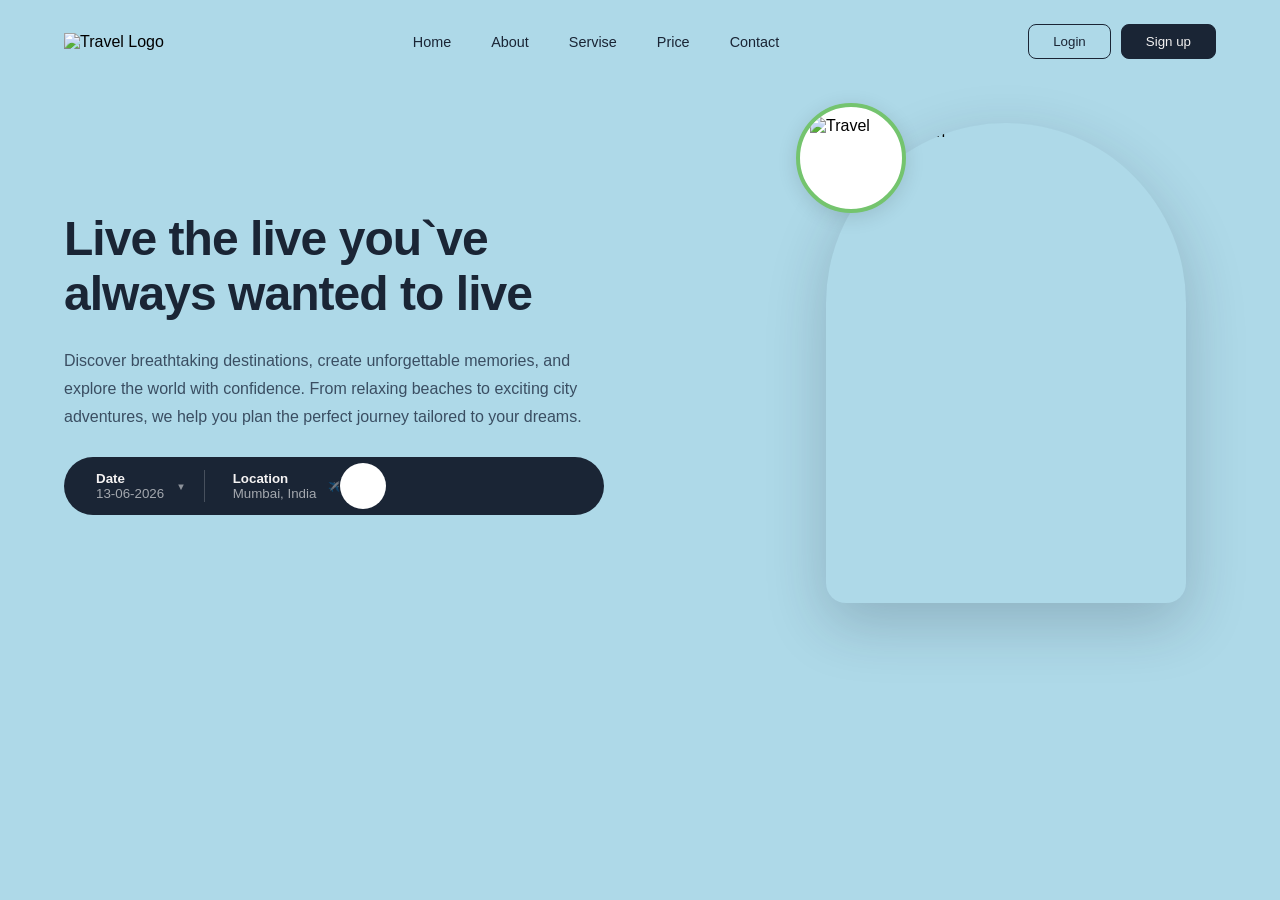
==== index.html @ 863d58ea "commit" ====
<!DOCTYPE html>
<html lang="en">
<head>
  <meta charset="UTF-8" />
  <meta name="viewport" content="width=device-width, initial-scale=1.0"/>
  <title>Travel</title>
  <link rel="stylesheet" href="style.css"/>
</head>
<body>

  <header class="header">
    <p class="header__logo">
      <img src="logo_velto_2version 1.png" alt="Travel Logo">
    </p>
    <nav class="header__nav">
      <a href="#">Home</a>
      <a href="#">About</a>
      <a href="#">Servise</a>
      <a href="#">Price</a>
      <a href="#">Contact</a>
    </nav>
    <div class="header__btns">
      <button class="btn-login">Login</button>
      <button class="btn-signup">Sign up</button>
    </div>
  </header>

  <main class="hero">

    <div class="hero__left">
      <h1 class="hero__title">Live the live you`ve<br>always wanted to live</h1>
      <p class="hero__desc">
        Discover breathtaking destinations, create unforgettable memories, and explore the world with confidence. From relaxing beaches to exciting city adventures, we help you plan the perfect journey tailored to your dreams.
      </p>

      <div class="search">
        <button class="search__field" data-modal-open="date">
          <span class="search__icon"></span>
          <span class="search__info">
            <span class="search__label">Date</span>
            <span class="search__value" id="date-display">13-06-2026</span>
          </span>
          <span class="search__arrow">&#9660;</span>
        </button>

        <span class="search__divider"></span>

        <button class="search__field" data-modal-open="location">
          <span class="search__icon"></span>
          <span class="search__info">
            <span class="search__label">Location</span>
            <span class="search__value" id="location-display">Mumbai, India</span>
          </span>
          <span class="search__arrow">✈️</span>
        </button>

        <button class="search__btn"></button>
      </div>
    </div>

    <div class="hero__right">
      <div class="hero__arch">
        <img src="woman1.webp" alt="Travel Woman">
      </div>

      <div class="hero__badge">
        <img src="4-2.png" alt="Travel">
      </div>
    </div>

  </main>

  <div class="backdrop is-hidden" data-modal="date">
    <div class="modal">
      <button class="btn-close" data-modal-close="date"></button>
      <div class="modal__content">
        <h2>Виберіть дату</h2>
        <p>Оберіть дату подорожі</p>
        <input type="date" id="date-input" class="modal__input" />
        <button class="modal__btn" id="date-confirm">Підтвердити</button>
      </div>
    </div>
  </div>

  <div class="backdrop is-hidden" data-modal="location">
    <div class="modal">
      <button class="btn-close" data-modal-close="location"></button>
      <div class="modal__content">
        <h2>Виберіть локацію</h2>
        <p>Куди хочете поїхати?</p>
        <input type="text" id="location-input" class="modal__input" placeholder="Місто, Країна" />
        <button class="modal__btn" id="location-confirm">Підтвердити</button>
      </div>
    </div>
  </div>

  <script src="app.js"></script>
</body>
</html>
---- style.css ----
* {
  box-sizing: border-box;
  margin: 0;
  padding: 0;
}

body {
  font-family: 'Inter', sans-serif;
  background-color: #aed9e8;
  min-height: 100vh;
  overflow-x: hidden;
  background-image: url("Earth.png");
  background-size: cover;
  background-position: center;
  background-attachment: fixed;
}

body.no-scroll {
  overflow: hidden;
}
.header {
  display: flex;
  align-items: center;
  justify-content: space-between;
  padding: 24px 64px;
}

.header__logo img {
  height: 36px;
}

.header__nav {
  display: flex;
  gap: 40px;
}

.header__nav a {
  text-decoration: none;
  font-size: 0.9rem;
  color: #1a2535;
  transition: opacity 0.2s;
}

.header__nav a:hover {
  opacity: 0.55;
}

.header__btns {
  display: flex;
  gap: 10px;
}

.btn-login {
  padding: 9px 24px;
  font-family: 'Inter', sans-serif;
  color: #1a2535;
  background: transparent;
  border: 1.5px solid #1a2535;
  border-radius: 8px;
  cursor: pointer;
  transition:0.2s, color 0.2s;
}

.btn-login:hover {
  background: #1a2535;
  color: #fff;
}

.btn-signup {
  padding: 9px 24px;
  font-family: 'Inter', sans-serif;
  color: #f2f1f1;
  background: #1a2535;
  border: 1.5px solid #1a2535;
  border-radius: 8px;
  cursor: pointer;
  transition: opacity 0.2s;
}

.btn-signup:hover {
  opacity: 0.80;
}

/* ── HERO ── */

.hero {
  display: flex;
  align-items: center;
  justify-content: space-between;
  padding: 20px 64px 60px;
  gap: 40px;
}

.hero__left {
  display: flex;
  flex-direction: column;
  gap: 26px;
  max-width: 540px;
}

.hero__title {
  font-size: 3rem;
  font-weight: 800;
  line-height: 1.15;
  color: #1a2535;
  letter-spacing: -0.02em;
}

.hero__desc {
  line-height: 1.75;
  color: #3a4e62;
}
.search {
  display: inline-flex;
  align-items: center;
  background: #1a2535;
  border-radius: 50px;
  padding: 6px 6px 6px 22px;
}

.search__field {
  display: flex;
  align-items: center;
  gap: 10px;
  background: none;
  border: none;
  cursor: pointer;
  color: #fff;
  padding: 8px 0;
}

.search__icon {
  opacity: 0.7;
}

.search__info {
  display: flex;
  flex-direction: column;
  text-align: left;
}

.search__label {
  font-weight: 600;
  color: #f5f3f3;
}

.search__value {
  color: rgba(255, 255, 255, 0.6);
}

.search__arrow {
  font-size: 0.6rem;
  color: rgba(255, 255, 255, 0.5);
  margin-left: 2px;
}

.search__divider {
  display: block;
  width: 1px;
  height: 32px;
  background: rgba(255, 255, 255, 0.2);
  margin: 0 18px;
}

.search__btn {
  width: 46px;
  height: 46px;
  border-radius: 50%;
  background: #fff;
  border: none;
  cursor: pointer;
  font-size: 1rem;
  display: flex;
  align-items: center;
  justify-content: center;
  transition: transform 0.15s;
}

.search__btn:hover {
  transform: scale(1.07);
}
.hero__right {
  position: relative;
  width: 420px;
  height: 520px;
  display: flex;
  align-items: center;
  justify-content: center;
  flex-shrink: 0;
}
.hero__arch {
  width: 360px;
  height: 480px;
  border-radius: 180px 180px 20px 20px;
  overflow: hidden;
  position: relative;
  box-shadow: 0 20px 60px rgba(26, 37, 53, 0.22);
}
.hero__arch img {
  width: 100%;
  height: 100%;
  object-fit: cover;
  object-position: center top;
  display: block;
}
.hero__badge {
  position: absolute;
  top: 0px;
  left: 0px;
  width: 110px;
  height: 110px;
  border-radius: 50%;
  background: #fff;
  border: 4px solid #74c46e;
  display: flex;
  align-items: center;
  justify-content: center;
  box-shadow: 0 4px 20px rgba(0, 0, 0, 0.12);
  z-index: 10;
  padding: 10px;
  overflow: hidden;
}

.hero__badge img {
  width: 100%;
  height: 100%;
  object-fit: contain;
}
.backdrop {
  position: fixed;
  top: 0;
  left: 0;
  width: 100%;
  height: 100%;
  background-color: rgba(15, 214, 249, 0.5);
  z-index: 100;
}
.backdrop.is-hidden {
  opacity: 0;
  visibility: hidden;
  pointer-events: none;
}
.modal {
  position: absolute;
  top: 50%;
  left: 50%;
  transform: translate(-50%, -50%);
  min-width: 400px;
  min-height: 200px;
  padding: 24px;
  background-color: #f2f2f2;
  border-radius: 8px;
  box-shadow: 0 4px 24px rgba(0, 0, 0, 0.2);
  color: rgb(193, 225, 234);
}

.modal__content {
  display: flex;
  justify-content: center;
  flex-direction: column;
  align-items: center;
}

.btn-close {
  position: absolute;
  top: 12px;
  right: 14px;
  background: none;
  border: none;
  font-size: 1rem;
  cursor: pointer;
  color: #333;
}

.modal__input {
  margin: 14px 0;
  padding: 8px 14px;
  border-radius: 6px;
  border: 1px solid #ccc;
  font-size: 0.9rem;
  width: 100%;
}

.modal__btn {
  background-color: aqua;
  border: none;
  padding: 8px 22px;
  border-radius: 4px;
  cursor: pointer;
  font-size: 0.9rem;
}
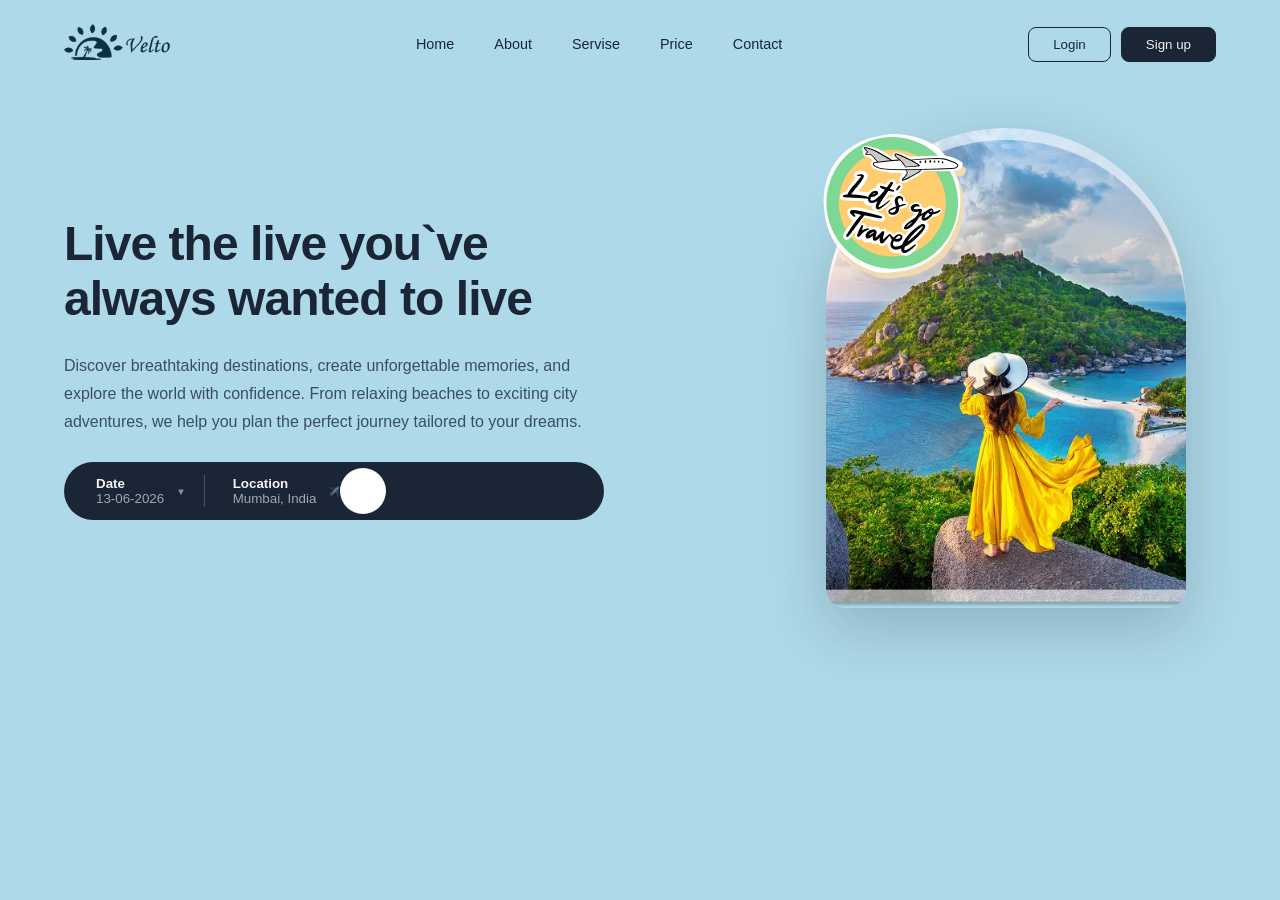
==== commit 634e490b: "commit" ====
--- a/index.html
+++ b/index.html
@@ -10,7 +10,7 @@
 
   <header class="header">
     <p class="header__logo">
-      <img src="logo_velto_2version 1.png" alt="Travel Logo">
+      <img src="images/logo_velto_2version 1.png" alt="Travel Logo">
     </p>
     <nav class="header__nav">
       <a href="#">Home</a>
@@ -60,11 +60,11 @@
 
     <div class="hero__right">
       <div class="hero__arch">
-        <img src="woman1.webp" alt="Travel Woman">
+        <img src="images/woman1.webp" alt="Travel Woman">
       </div>
 
       <div class="hero__badge">
-        <img src="4-2.png" alt="Travel">
+        <img src="images/4-2.png" alt="Travel">
       </div>
     </div>
 
--- a/style.css
+++ b/style.css
@@ -15,9 +15,6 @@
   background-attachment: fixed;
 }
 
-body.no-scroll {
-  overflow: hidden;
-}
 .header {
   display: flex;
   align-items: center;
@@ -81,8 +78,6 @@
   opacity: 0.80;
 }
 
-/* ── HERO ── */
-
 .hero {
   display: flex;
   align-items: center;
@@ -207,32 +202,21 @@
   position: absolute;
   top: 0px;
   left: 0px;
-  width: 110px;
-  height: 110px;
-  border-radius: 50%;
-  background: #fff;
-  border: 4px solid #74c46e;
-  display: flex;
-  align-items: center;
-  justify-content: center;
-  box-shadow: 0 4px 20px rgba(0, 0, 0, 0.12);
+  display: flex;
+  align-items: center;
+  justify-content: center;
   z-index: 10;
   padding: 10px;
   overflow: hidden;
 }
 
-.hero__badge img {
-  width: 100%;
-  height: 100%;
-  object-fit: contain;
-}
 .backdrop {
   position: fixed;
   top: 0;
   left: 0;
   width: 100%;
   height: 100%;
-  background-color: rgba(15, 214, 249, 0.5);
+  background-color: rgba(37, 37, 37, 0.5);
   z-index: 100;
 }
 .backdrop.is-hidden {
@@ -280,12 +264,20 @@
   font-size: 0.9rem;
   width: 100%;
 }
-
 .modal__btn {
-  background-color: aqua;
-  border: none;
-  padding: 8px 22px;
-  border-radius: 4px;
-  cursor: pointer;
-  font-size: 0.9rem;
+padding: 10px 20px;
+border: none;
+background-color: rgb(66, 65, 65);
+color: white;
+cursor: pointer;
+border-radius: 6px;
+transition: all 0.25s ease;
+}
+.modal__btn:hover {
+background-color: #6c6c6c;
+transform: translateY(-2px);
+box-shadow: 0 6px 12px rgba(0, 0, 0, 0.15);
+}
+button:active {
+transform: translateY(0);
 }
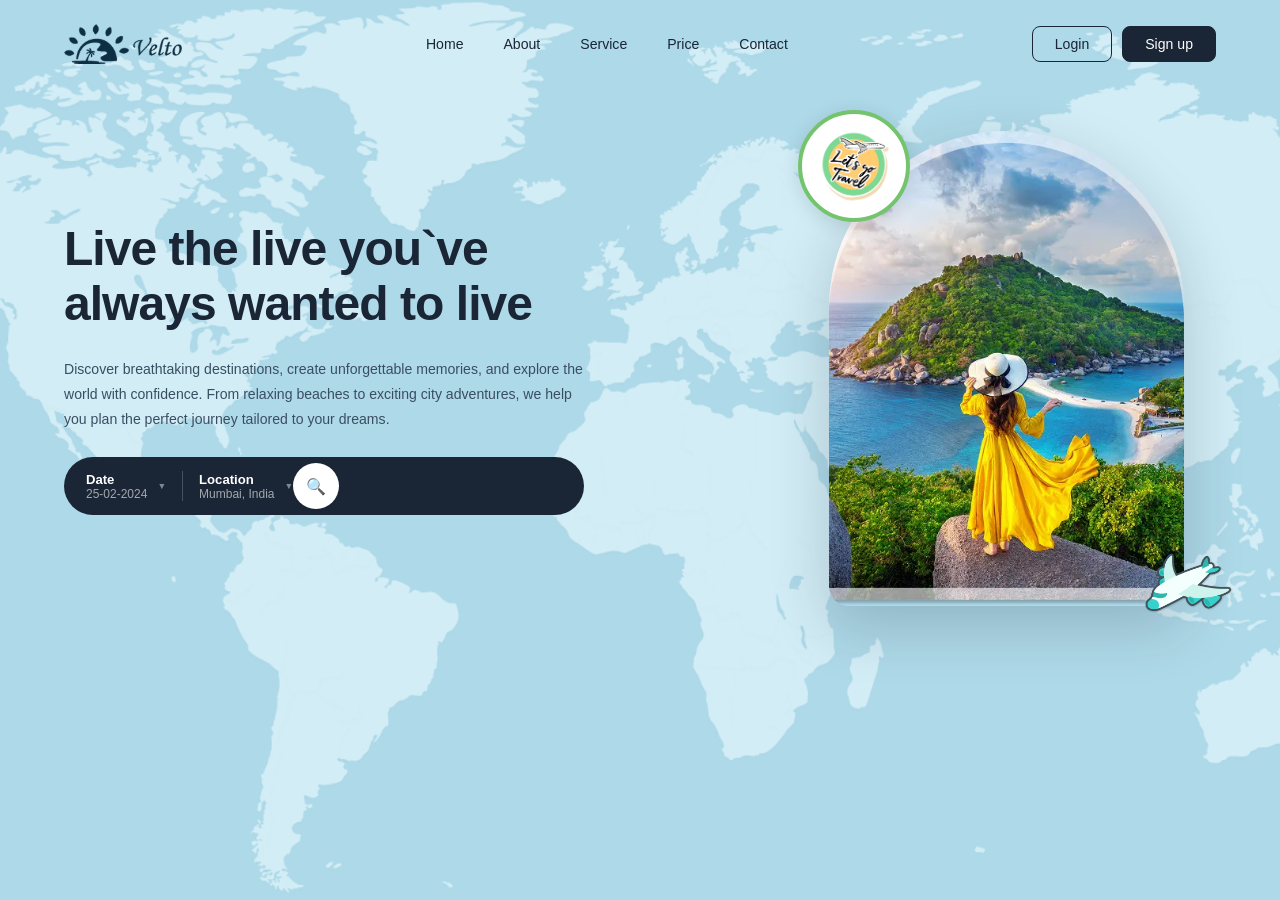
==== commit 74720b74: "commit" ====
--- a/index.html
+++ b/index.html
@@ -9,36 +9,36 @@
 <body>
 
   <header class="header">
-    <p class="header__logo">
-      <img src="images/logo_velto_2version 1.png" alt="Travel Logo">
-    </p>
+    <div class="header__logo">
+      <img src="images/logo_velto_2version 1.png" alt="logo">
+    </div>
     <nav class="header__nav">
       <a href="#">Home</a>
       <a href="#">About</a>
-      <a href="#">Servise</a>
+      <a href="#">Service</a>
       <a href="#">Price</a>
       <a href="#">Contact</a>
     </nav>
     <div class="header__btns">
-      <button class="btn-login">Login</button>
-      <button class="btn-signup">Sign up</button>
+      <button class="btn-outline" data-modal-open="login">Login</button>
+      <button class="btn-dark" data-modal-open="signup">Sign up</button>
     </div>
   </header>
 
-  <main class="hero">
-
+  <section class="hero">
     <div class="hero__left">
       <h1 class="hero__title">Live the live you`ve<br>always wanted to live</h1>
       <p class="hero__desc">
-        Discover breathtaking destinations, create unforgettable memories, and explore the world with confidence. From relaxing beaches to exciting city adventures, we help you plan the perfect journey tailored to your dreams.
+        Discover breathtaking destinations, create unforgettable memories, and
+        explore the world with confidence. From relaxing beaches to exciting city
+        adventures, we help you plan the perfect journey tailored to your dreams.
       </p>
 
       <div class="search">
         <button class="search__field" data-modal-open="date">
-          <span class="search__icon"></span>
           <span class="search__info">
             <span class="search__label">Date</span>
-            <span class="search__value" id="date-display">13-06-2026</span>
+            <span class="search__value" id="date-display">25-02-2024</span>
           </span>
           <span class="search__arrow">&#9660;</span>
         </button>
@@ -46,33 +46,35 @@
         <span class="search__divider"></span>
 
         <button class="search__field" data-modal-open="location">
-          <span class="search__icon"></span>
           <span class="search__info">
             <span class="search__label">Location</span>
             <span class="search__value" id="location-display">Mumbai, India</span>
           </span>
-          <span class="search__arrow">✈️</span>
+          <span class="search__arrow">&#9660;</span>
         </button>
 
-        <button class="search__btn"></button>
+        <button class="search__btn">&#128269;</button>
       </div>
     </div>
 
     <div class="hero__right">
       <div class="hero__arch">
-        <img src="images/woman1.webp" alt="Travel Woman">
+        <img src="images/woman1.webp" alt="woman">
       </div>
 
       <div class="hero__badge">
-        <img src="images/4-2.png" alt="Travel">
+        <img src="images/4-2.png" alt="badge">
+      </div>
+
+      <div class="hero__plane">
+        <img src="images/Group.png" alt="plane">
       </div>
     </div>
-
-  </main>
+  </section>
 
   <div class="backdrop is-hidden" data-modal="date">
     <div class="modal">
-      <button class="btn-close" data-modal-close="date"></button>
+      <button class="btn-close" data-modal-close="date">&#10005;</button>
       <div class="modal__content">
         <h2>Виберіть дату</h2>
         <p>Оберіть дату подорожі</p>
@@ -84,7 +86,7 @@
 
   <div class="backdrop is-hidden" data-modal="location">
     <div class="modal">
-      <button class="btn-close" data-modal-close="location"></button>
+      <button class="btn-close" data-modal-close="location">&#10005;</button>
       <div class="modal__content">
         <h2>Виберіть локацію</h2>
         <p>Куди хочете поїхати?</p>
@@ -94,6 +96,31 @@
     </div>
   </div>
 
+  <div class="backdrop is-hidden" data-modal="login">
+    <div class="modal modal--auth">
+      <button class="btn-close" data-modal-close="login">&#10005;</button>
+      <div class="modal__content">
+        <h2 class="modal__heading">Login</h2>
+        <input type="email" class="modal__input" placeholder="Enter your email" />
+        <input type="password" class="modal__input" placeholder="Password" />
+        <button class="modal__btn modal__btn--dark">Login</button>
+      </div>
+    </div>
+  </div>
+
+  <div class="backdrop is-hidden" data-modal="signup">
+    <div class="modal modal--auth">
+      <button class="btn-close" data-modal-close="signup">&#10005;</button>
+      <div class="modal__content">
+        <h2 class="modal__heading">Sign up</h2>
+        <input type="email" class="modal__input" placeholder="Enter your email" />
+        <input type="password" class="modal__input" placeholder="Password" />
+        <input type="password" class="modal__input" placeholder="Create Password" />
+        <button class="modal__btn modal__btn--dark">Sign up</button>
+      </div>
+    </div>
+  </div>
+
   <script src="app.js"></script>
 </body>
 </html>
--- a/style.css
+++ b/style.css
@@ -9,64 +9,45 @@
   background-color: #aed9e8;
   min-height: 100vh;
   overflow-x: hidden;
-  background-image: url("Earth.png");
+  background-image: url("images/Earth.png");
   background-size: cover;
   background-position: center;
-  background-attachment: fixed;
-}
-
-.header {
-  display: flex;
-  align-items: center;
-  justify-content: space-between;
-  padding: 24px 64px;
-}
-
-.header__logo img {
-  height: 36px;
-}
-
-.header__nav {
-  display: flex;
-  gap: 40px;
-}
-
-.header__nav a {
-  text-decoration: none;
-  font-size: 0.9rem;
-  color: #1a2535;
-  transition: opacity 0.2s;
-}
-
-.header__nav a:hover {
-  opacity: 0.55;
-}
-
-.header__btns {
-  display: flex;
-  gap: 10px;
-}
-
-.btn-login {
-  padding: 9px 24px;
-  font-family: 'Inter', sans-serif;
+}
+
+body.no-scroll {
+  overflow: hidden;
+}
+
+.section-label {
+  font-size: 0.72rem;
+  font-weight: 600;
+  letter-spacing: 0.1em;
+  color: #3a8fa3;
+  margin-bottom: 10px;
+}
+
+.btn-outline {
+  padding: 9px 22px;
+  font-family: 'Inter', sans-serif;
+  font-size: 0.88rem;
   color: #1a2535;
   background: transparent;
   border: 1.5px solid #1a2535;
   border-radius: 8px;
   cursor: pointer;
-  transition:0.2s, color 0.2s;
-}
-
-.btn-login:hover {
+  transition: background 0.2s, color 0.2s;
+}
+
+.btn-outline:hover {
   background: #1a2535;
   color: #fff;
 }
 
-.btn-signup {
-  padding: 9px 24px;
-  font-family: 'Inter', sans-serif;
-  color: #f2f1f1;
+.btn-dark {
+  padding: 9px 22px;
+  font-family: 'Inter', sans-serif;
+  font-size: 0.88rem;
+  color: #fff;
   background: #1a2535;
   border: 1.5px solid #1a2535;
   border-radius: 8px;
@@ -74,15 +55,50 @@
   transition: opacity 0.2s;
 }
 
-.btn-signup:hover {
-  opacity: 0.80;
-}
+.btn-dark:hover {
+  opacity: 0.82;
+}
+
+.header {
+  display: flex;
+  align-items: center;
+  justify-content: space-between;
+  padding: 24px 64px;
+}
+
+.header__logo img {
+  height: 40px;
+  object-fit: contain;
+  display: block;
+}
+
+.header__nav {
+  display: flex;
+  gap: 40px;
+}
+
+.header__nav a {
+  text-decoration: none;
+  font-size: 0.88rem;
+  color: #1a2535;
+  transition: opacity 0.2s;
+}
+
+.header__nav a:hover {
+  opacity: 0.55;
+}
+
+.header__btns {
+  display: flex;
+  gap: 10px;
+}
+
 
 .hero {
   display: flex;
   align-items: center;
   justify-content: space-between;
-  padding: 20px 64px 60px;
+  padding: 20px 64px 80px;
   gap: 40px;
 }
 
@@ -90,7 +106,7 @@
   display: flex;
   flex-direction: column;
   gap: 26px;
-  max-width: 540px;
+  max-width: 520px;
 }
 
 .hero__title {
@@ -102,6 +118,7 @@
 }
 
 .hero__desc {
+  font-size: 0.88rem;
   line-height: 1.75;
   color: #3a4e62;
 }
@@ -116,7 +133,7 @@
 .search__field {
   display: flex;
   align-items: center;
-  gap: 10px;
+  gap: 8px;
   background: none;
   border: none;
   cursor: pointer;
@@ -124,10 +141,6 @@
   padding: 8px 0;
 }
 
-.search__icon {
-  opacity: 0.7;
-}
-
 .search__info {
   display: flex;
   flex-direction: column;
@@ -135,26 +148,28 @@
 }
 
 .search__label {
+  font-size: 0.82rem;
   font-weight: 600;
-  color: #f5f3f3;
+  color: #fff;
 }
 
 .search__value {
+  font-size: 0.75rem;
   color: rgba(255, 255, 255, 0.6);
 }
 
 .search__arrow {
-  font-size: 0.6rem;
-  color: rgba(255, 255, 255, 0.5);
+  font-size: 0.55rem;
+  color: rgba(255, 255, 255, 0.45);
   margin-left: 2px;
 }
 
 .search__divider {
   display: block;
   width: 1px;
-  height: 32px;
+  height: 30px;
   background: rgba(255, 255, 255, 0.2);
-  margin: 0 18px;
+  margin: 0 16px;
 }
 
 .search__btn {
@@ -164,10 +179,10 @@
   background: #fff;
   border: none;
   cursor: pointer;
+  display: flex;
+  align-items: center;
+  justify-content: center;
   font-size: 1rem;
-  display: flex;
-  align-items: center;
-  justify-content: center;
   transition: transform 0.15s;
 }
 
@@ -183,14 +198,15 @@
   justify-content: center;
   flex-shrink: 0;
 }
+
 .hero__arch {
-  width: 360px;
-  height: 480px;
+  width: 355px;
+  height: 475px;
   border-radius: 180px 180px 20px 20px;
   overflow: hidden;
-  position: relative;
-  box-shadow: 0 20px 60px rgba(26, 37, 53, 0.22);
-}
+  box-shadow: 0 20px 60px rgba(26, 37, 53, 0.2);
+}
+
 .hero__arch img {
   width: 100%;
   height: 100%;
@@ -198,51 +214,87 @@
   object-position: center top;
   display: block;
 }
+
 .hero__badge {
   position: absolute;
-  top: 0px;
-  left: 0px;
+  top: 2px;
+  left: 2px;
+  width: 112px;
+  height: 112px;
+  border-radius: 50%;
+  background: #fff;
+  border: 4px solid #74c46e;
   display: flex;
   align-items: center;
   justify-content: center;
+  box-shadow: 0 4px 20px rgba(0, 0, 0, 0.12);
   z-index: 10;
+  overflow: hidden;
   padding: 10px;
-  overflow: hidden;
-}
-
+}
+
+.hero__badge img {
+  width: 100%;
+  height: 100%;
+  object-fit: contain;
+  display: block;
+}
+
+.hero__plane {
+  position: absolute;
+  bottom: 14px;
+  right: -18px;
+  z-index: 10;
+}
+
+.hero__plane img {
+  width: 90px;
+  object-fit: contain;
+  display: block;
+}
 .backdrop {
   position: fixed;
   top: 0;
   left: 0;
   width: 100%;
   height: 100%;
-  background-color: rgba(37, 37, 37, 0.5);
+  background-color: rgba(15, 214, 249, 0.5);
   z-index: 100;
 }
+
 .backdrop.is-hidden {
   opacity: 0;
   visibility: hidden;
   pointer-events: none;
 }
+
 .modal {
   position: absolute;
   top: 50%;
   left: 50%;
   transform: translate(-50%, -50%);
   min-width: 400px;
-  min-height: 200px;
-  padding: 24px;
+  padding: 32px 28px 28px;
   background-color: #f2f2f2;
   border-radius: 8px;
   box-shadow: 0 4px 24px rgba(0, 0, 0, 0.2);
-  color: rgb(193, 225, 234);
+}
+
+.modal--auth {
+  min-width: 340px;
 }
 
 .modal__content {
   display: flex;
-  justify-content: center;
   flex-direction: column;
   align-items: center;
+}
+
+.modal__heading {
+  font-size: 1.4rem;
+  font-weight: 700;
+  color: #1a2535;
+  margin-bottom: 18px;
 }
 
 .btn-close {
@@ -257,27 +309,33 @@
 }
 
 .modal__input {
-  margin: 14px 0;
-  padding: 8px 14px;
+  margin-bottom: 12px;
+  padding: 10px 14px;
   border-radius: 6px;
   border: 1px solid #ccc;
   font-size: 0.9rem;
-  width: 100%;
-}
+  font-family: 'Inter', sans-serif;
+  width: 100%;
+}
+
 .modal__btn {
-padding: 10px 20px;
-border: none;
-background-color: rgb(66, 65, 65);
-color: white;
-cursor: pointer;
-border-radius: 6px;
-transition: all 0.25s ease;
-}
+  width: 100%;
+  margin-top: 4px;
+  padding: 10px;
+  border: none;
+  border-radius: 6px;
+  font-family: 'Inter', sans-serif;
+  font-size: 0.9rem;
+  cursor: pointer;
+  background-color: aqua;
+  transition: opacity 0.2s;
+}
+
 .modal__btn:hover {
-background-color: #6c6c6c;
-transform: translateY(-2px);
-box-shadow: 0 6px 12px rgba(0, 0, 0, 0.15);
-}
-button:active {
-transform: translateY(0);
+  opacity: 0.82;
+}
+
+.modal__btn--dark {
+  background: #1a2535;
+  color: #fff;
 }
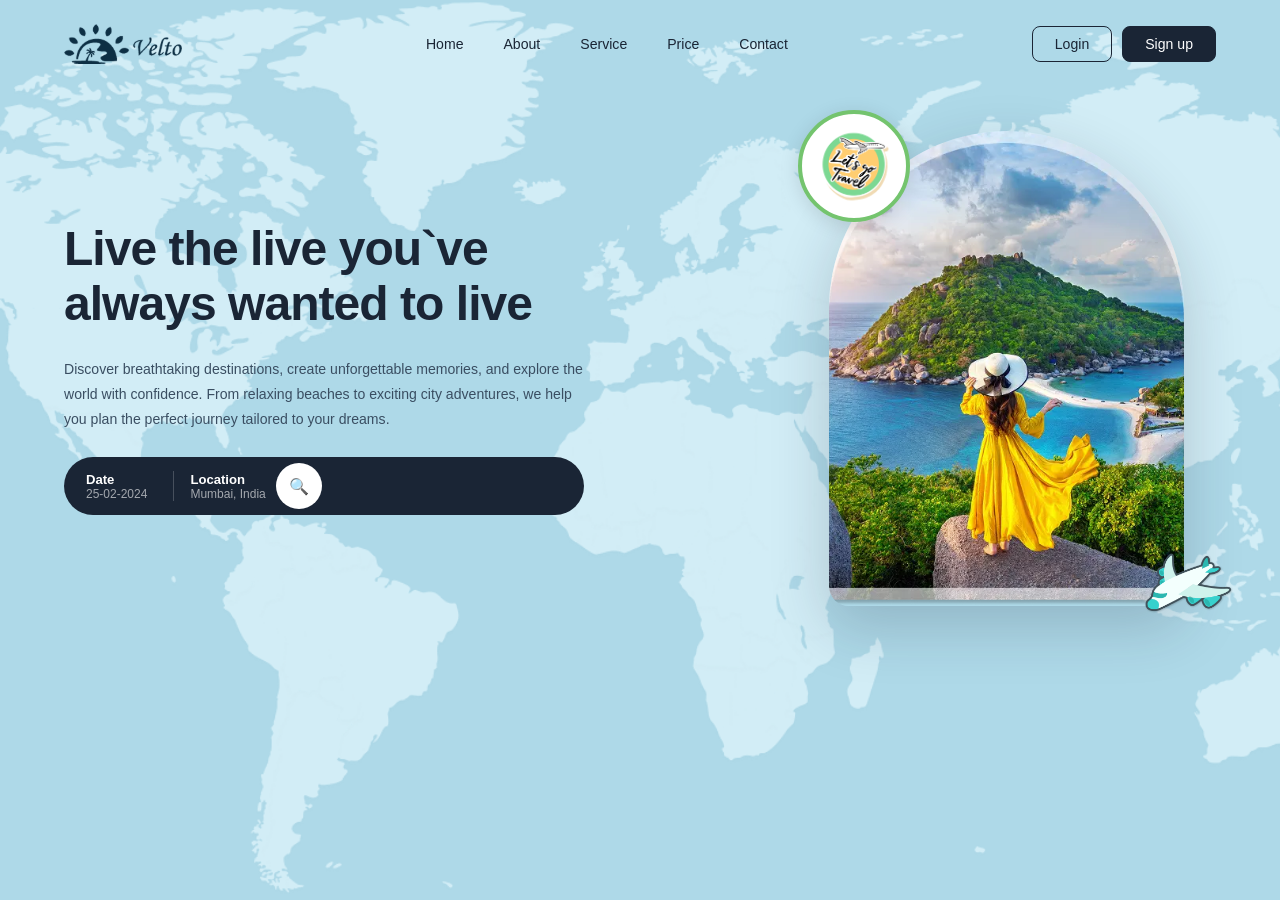
==== commit 671b45ef: "commit" ====
--- a/index.html
+++ b/index.html
@@ -40,7 +40,7 @@
             <span class="search__label">Date</span>
             <span class="search__value" id="date-display">25-02-2024</span>
           </span>
-          <span class="search__arrow">&#9660;</span>
+          <span class="search__arrow"></span>
         </button>
 
         <span class="search__divider"></span>
@@ -50,10 +50,10 @@
             <span class="search__label">Location</span>
             <span class="search__value" id="location-display">Mumbai, India</span>
           </span>
-          <span class="search__arrow">&#9660;</span>
+          <span class="search__arrow"></span>
         </button>
 
-        <button class="search__btn">&#128269;</button>
+        <button class="search__btn">🔍</button>
       </div>
     </div>
 
@@ -73,8 +73,8 @@
   </section>
 
   <div class="backdrop is-hidden" data-modal="date">
-    <div class="modal">
-      <button class="btn-close" data-modal-close="date">&#10005;</button>
+      <div class="modal">
+        <button class="btn-close" data-modal-close="date">✕</button>
       <div class="modal__content">
         <h2>Виберіть дату</h2>
         <p>Оберіть дату подорожі</p>
@@ -86,7 +86,7 @@
 
   <div class="backdrop is-hidden" data-modal="location">
     <div class="modal">
-      <button class="btn-close" data-modal-close="location">&#10005;</button>
+      <button class="btn-close" data-modal-close="location">✕</button>
       <div class="modal__content">
         <h2>Виберіть локацію</h2>
         <p>Куди хочете поїхати?</p>
@@ -98,7 +98,7 @@
 
   <div class="backdrop is-hidden" data-modal="login">
     <div class="modal modal--auth">
-      <button class="btn-close" data-modal-close="login">&#10005;</button>
+      <button class="btn-close" data-modal-close="login">✕</button>
       <div class="modal__content">
         <h2 class="modal__heading">Login</h2>
         <input type="email" class="modal__input" placeholder="Enter your email" />
@@ -110,7 +110,7 @@
 
   <div class="backdrop is-hidden" data-modal="signup">
     <div class="modal modal--auth">
-      <button class="btn-close" data-modal-close="signup">&#10005;</button>
+      <button class="btn-close" data-modal-close="signup">✕</button>
       <div class="modal__content">
         <h2 class="modal__heading">Sign up</h2>
         <input type="email" class="modal__input" placeholder="Enter your email" />
--- a/style.css
+++ b/style.css
@@ -275,9 +275,10 @@
   transform: translate(-50%, -50%);
   min-width: 400px;
   padding: 32px 28px 28px;
-  background-color: #f2f2f2;
+   background-color: #bce2f0;
   border-radius: 8px;
   box-shadow: 0 4px 24px rgba(0, 0, 0, 0.2);
+  color:#00000080;
 }
 
 .modal--auth {
@@ -295,6 +296,7 @@
   font-weight: 700;
   color: #1a2535;
   margin-bottom: 18px;
+  
 }
 
 .btn-close {
@@ -312,7 +314,7 @@
   margin-bottom: 12px;
   padding: 10px 14px;
   border-radius: 6px;
-  border: 1px solid #ccc;
+  border: 1px solid #e0f2fc;
   font-size: 0.9rem;
   font-family: 'Inter', sans-serif;
   width: 100%;
@@ -327,7 +329,8 @@
   font-family: 'Inter', sans-serif;
   font-size: 0.9rem;
   cursor: pointer;
-  background-color: aqua;
+  color: #dcdcdc;
+background-color: #1a2535;
   transition: opacity 0.2s;
 }
 
@@ -338,4 +341,8 @@
 .modal__btn--dark {
   background: #1a2535;
   color: #fff;
+}
+
+.modal__btn--dark:hover {
+  opacity: 0.82;
 }
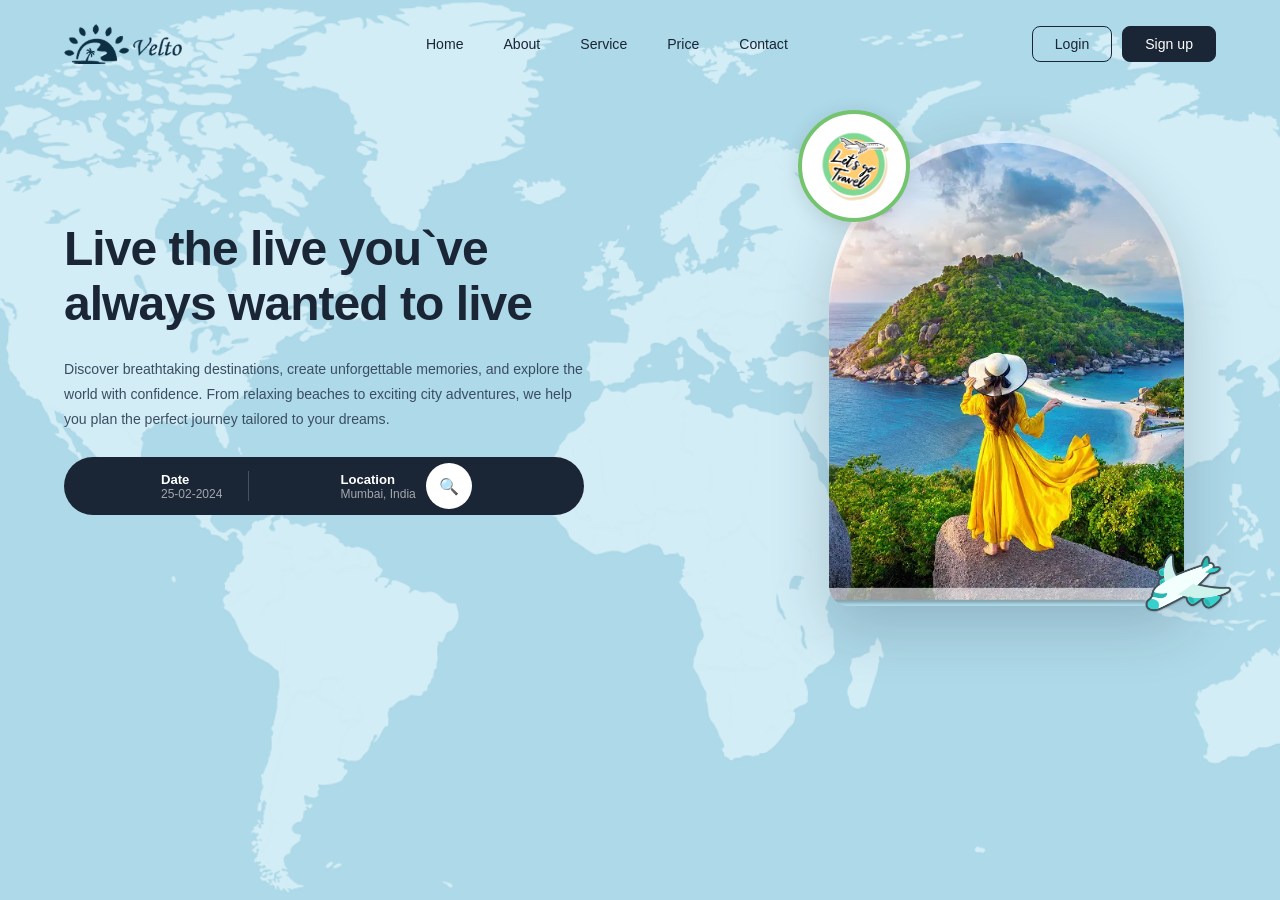
==== commit 80f5c509: "commit" ====
--- a/index.html
+++ b/index.html
@@ -90,9 +90,9 @@
       <div class="modal__content">
         <h2>Виберіть локацію</h2>
         <p>Куди хочете поїхати?</p>
+        </div>
         <input type="text" id="location-input" class="modal__input" placeholder="Місто, Країна" />
         <button class="modal__btn" id="location-confirm">Підтвердити</button>
-      </div>
     </div>
   </div>
 
@@ -113,8 +113,8 @@
       <button class="btn-close" data-modal-close="signup">✕</button>
       <div class="modal__content">
         <h2 class="modal__heading">Sign up</h2>
+        <input type="name" class="modal__input" placeholder="Enter your name" />
         <input type="email" class="modal__input" placeholder="Enter your email" />
-        <input type="password" class="modal__input" placeholder="Password" />
         <input type="password" class="modal__input" placeholder="Create Password" />
         <button class="modal__btn modal__btn--dark">Sign up</button>
       </div>
--- a/style.css
+++ b/style.css
@@ -93,7 +93,6 @@
   gap: 10px;
 }
 
-
 .hero {
   display: flex;
   align-items: center;
@@ -137,7 +136,7 @@
   background: none;
   border: none;
   cursor: pointer;
-  color: #fff;
+  color: #ffffff;
   padding: 8px 0;
 }
 
@@ -150,12 +149,14 @@
 .search__label {
   font-size: 0.82rem;
   font-weight: 600;
-  color: #fff;
+  margin-left: 75px;
+  color: #ffffff;
 }
 
 .search__value {
   font-size: 0.75rem;
   color: rgba(255, 255, 255, 0.6);
+    margin-left: 75px;
 }
 
 .search__arrow {
@@ -258,7 +259,7 @@
   left: 0;
   width: 100%;
   height: 100%;
-  background-color: rgba(15, 214, 249, 0.5);
+  background-color: rgba(48, 51, 68, 0.5);
   z-index: 100;
 }
 
@@ -279,6 +280,7 @@
   border-radius: 8px;
   box-shadow: 0 4px 24px rgba(0, 0, 0, 0.2);
   color:#00000080;
+ 
 }
 
 .modal--auth {
@@ -289,6 +291,8 @@
   display: flex;
   flex-direction: column;
   align-items: center;
+  color: rgb(2, 2, 2);
+    margin-bottom: 18px;
 }
 
 .modal__heading {
@@ -296,7 +300,6 @@
   font-weight: 700;
   color: #1a2535;
   margin-bottom: 18px;
-  
 }
 
 .btn-close {
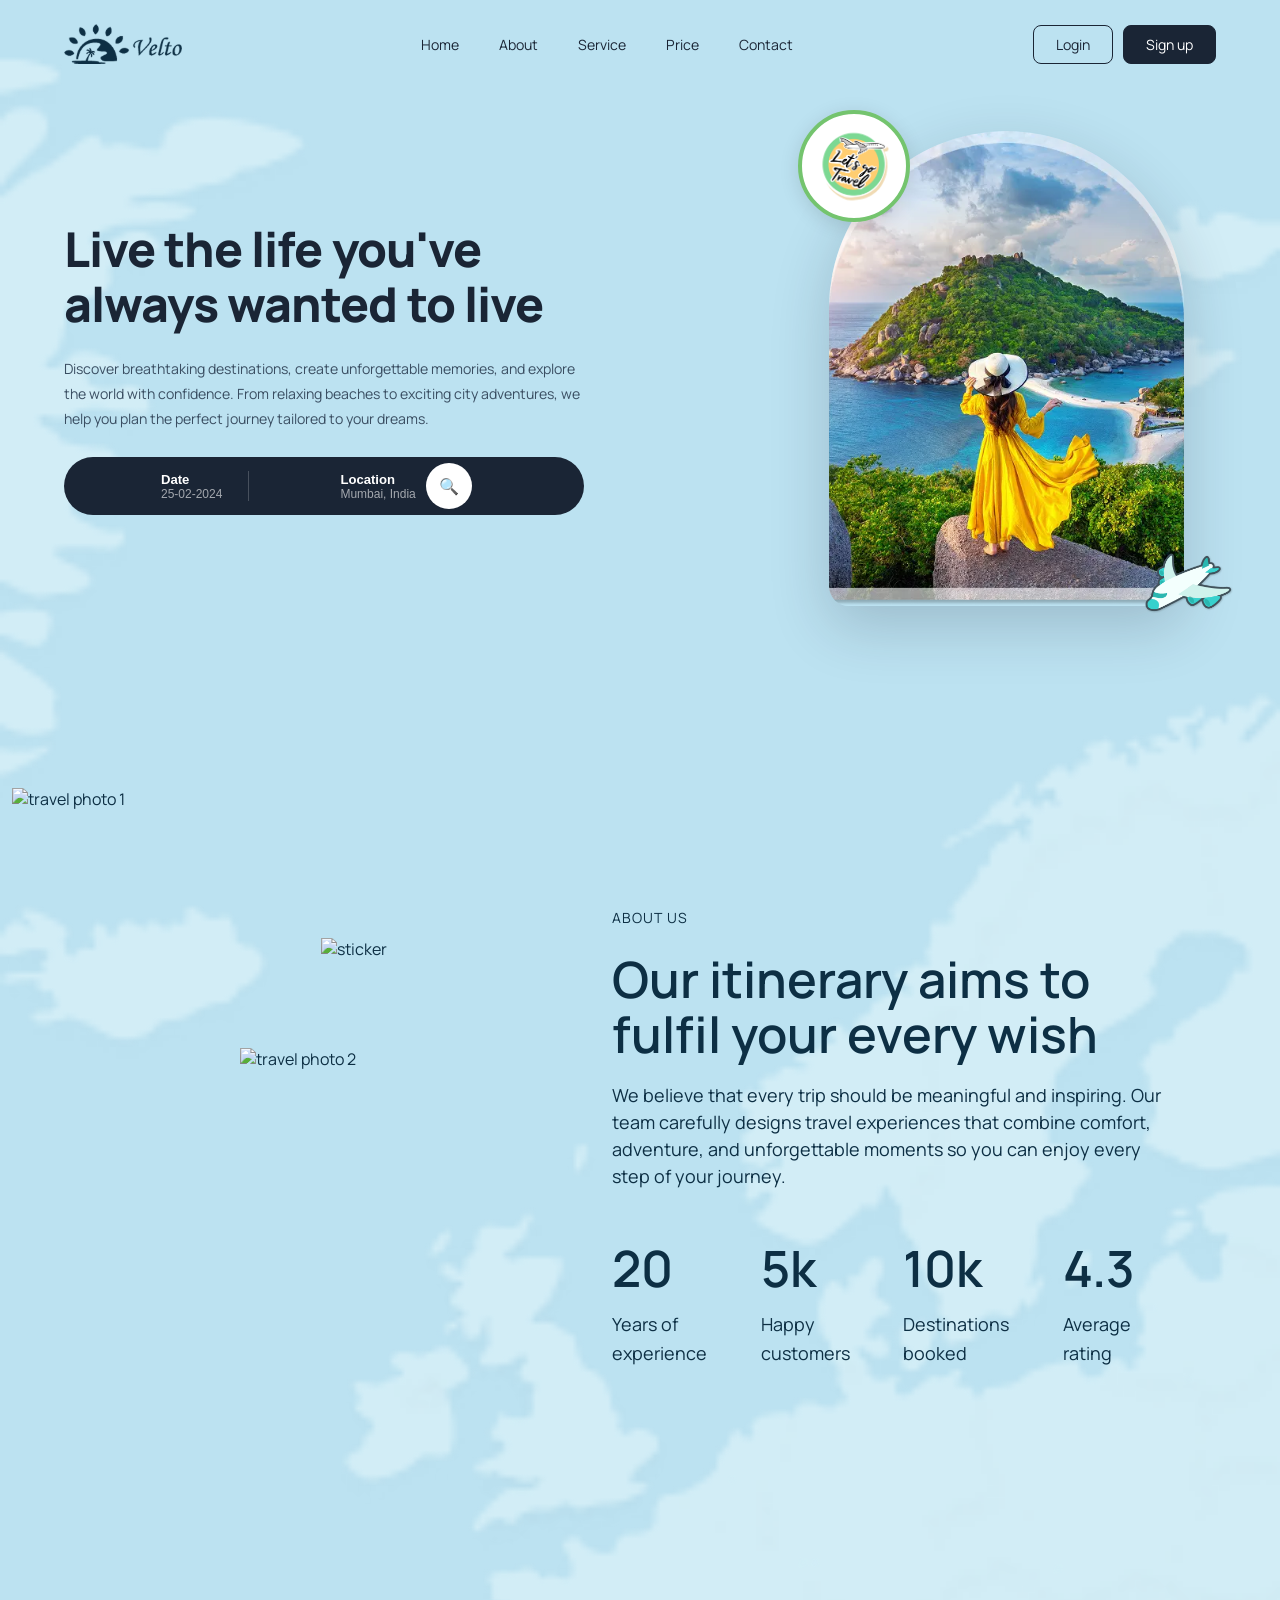
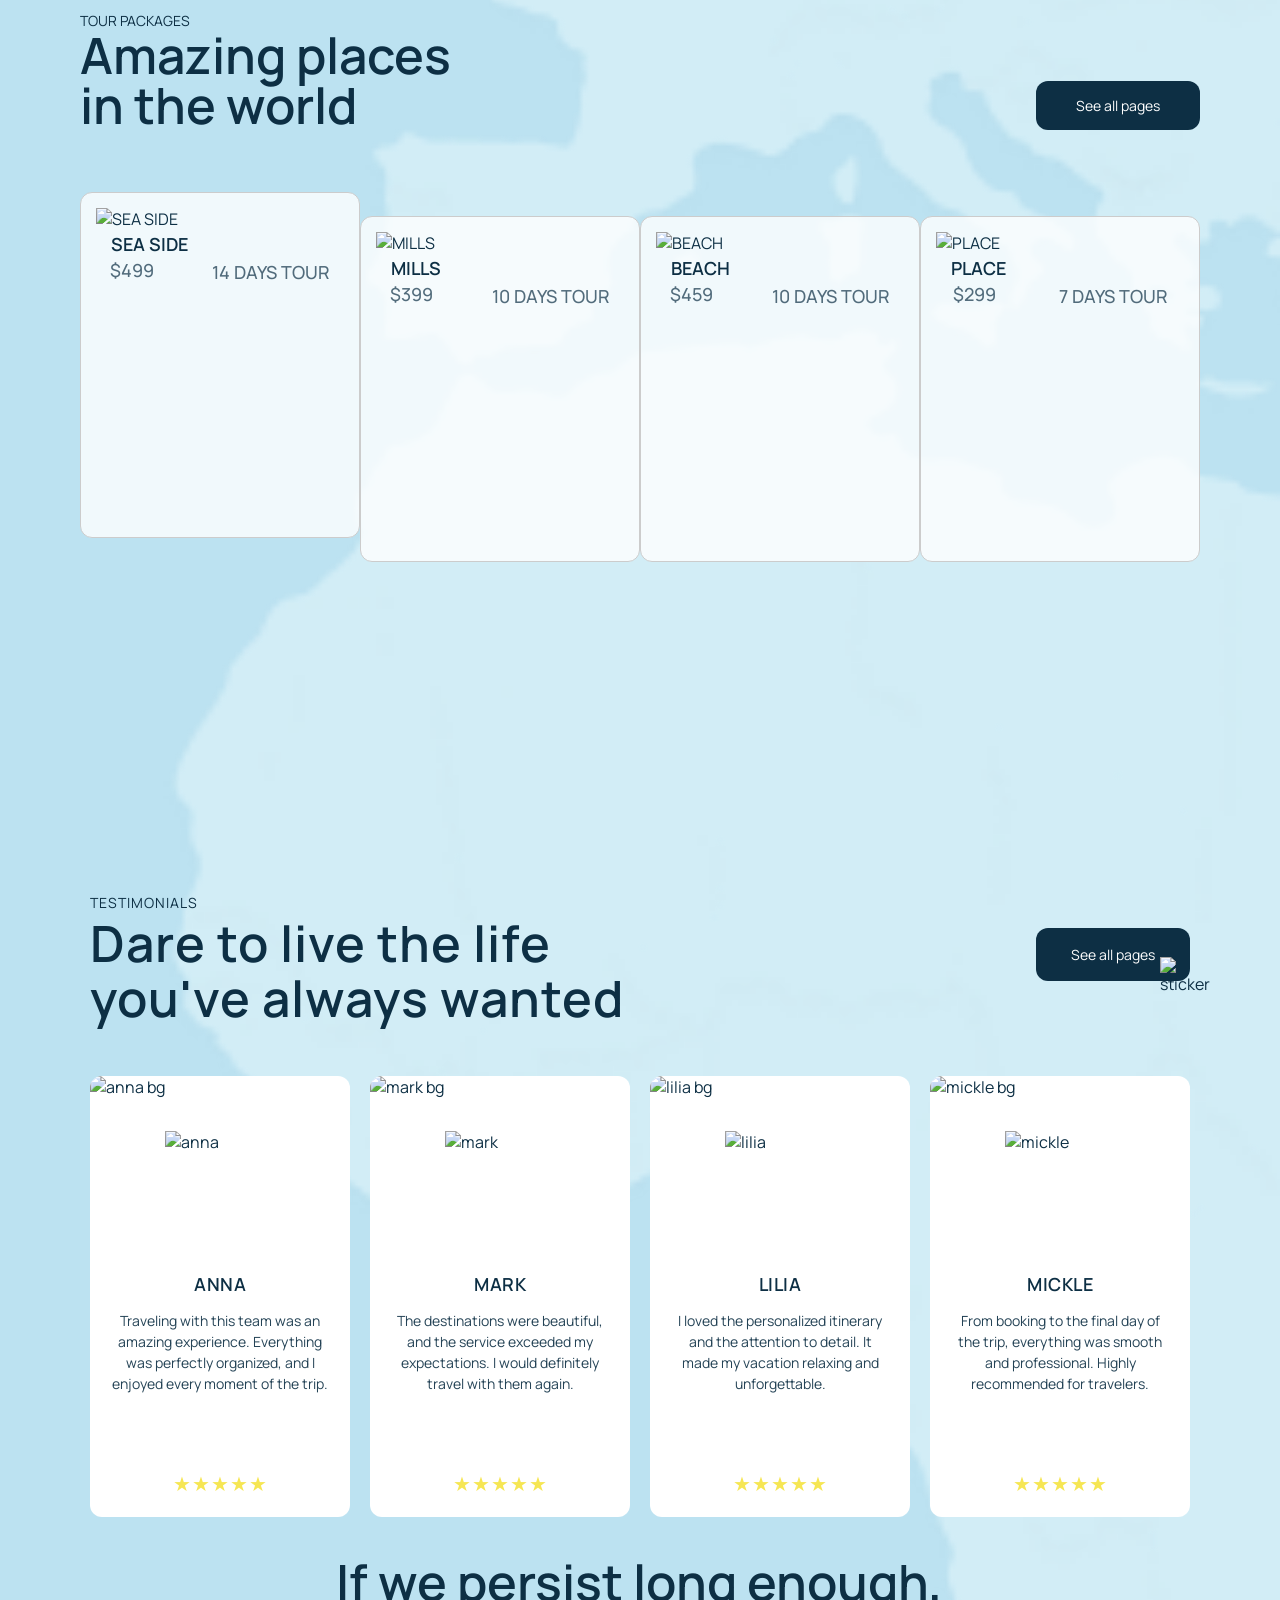
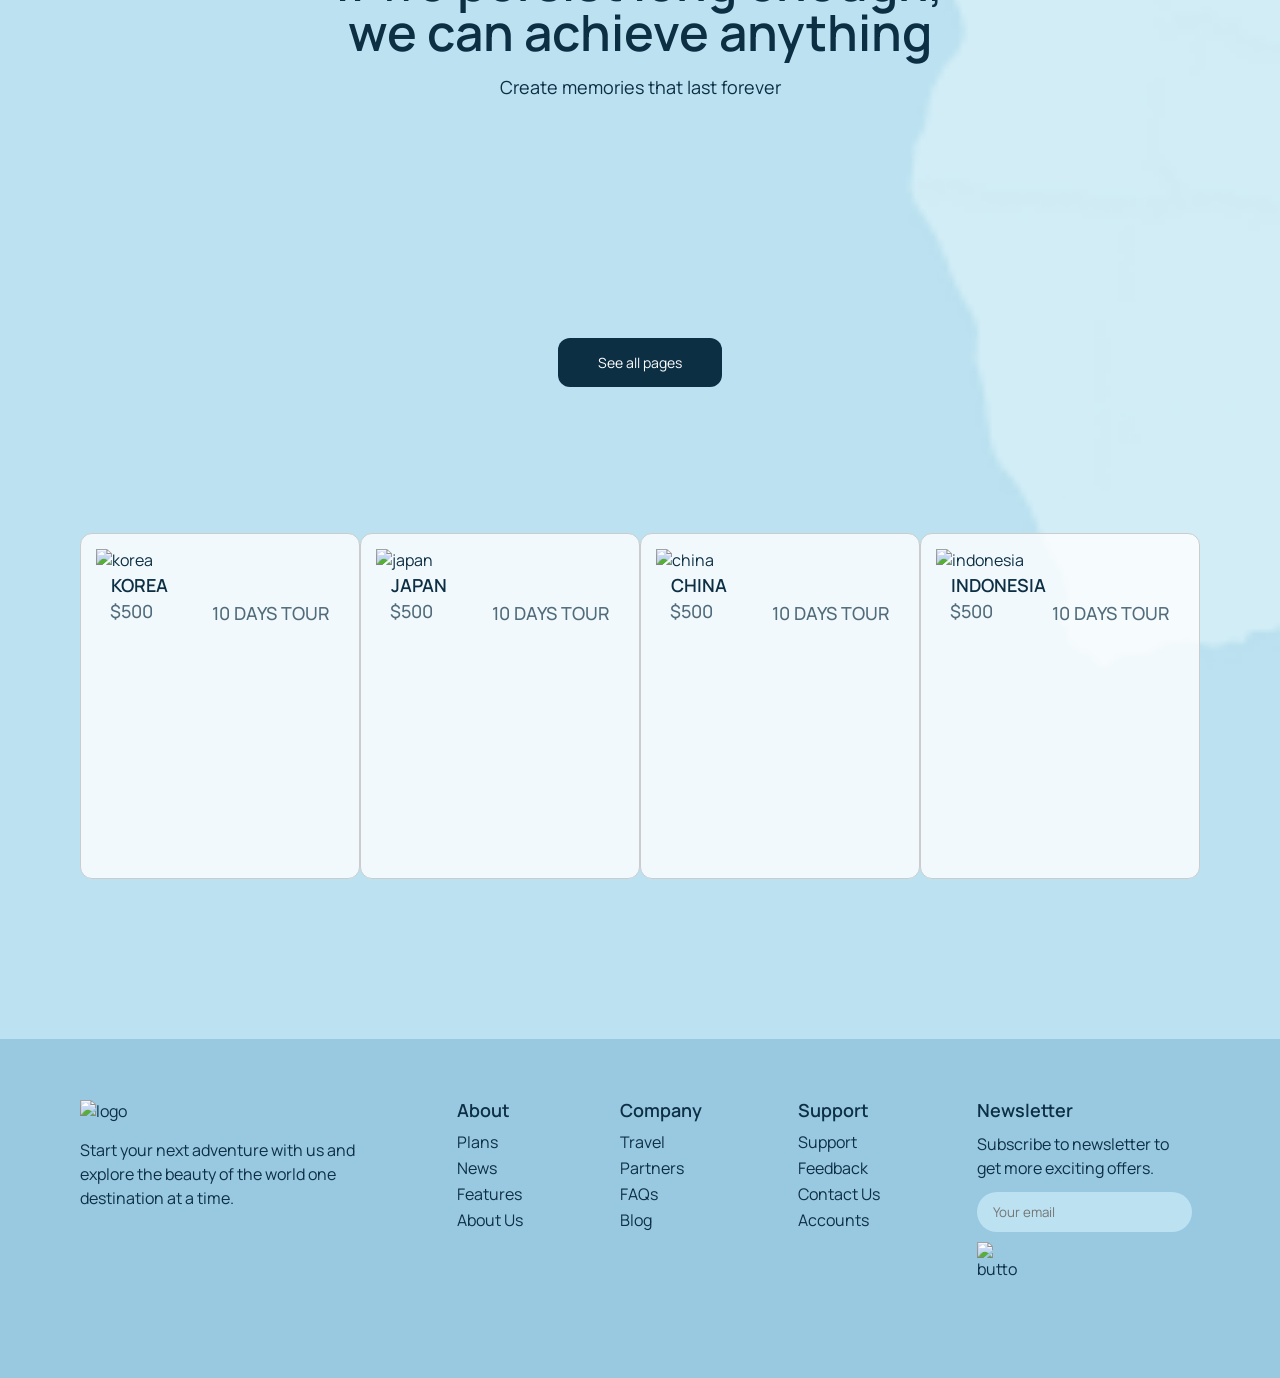
==== commit 4ca86421: "commit" ====
--- a/index.html
+++ b/index.html
@@ -3,11 +3,13 @@
 <head>
   <meta charset="UTF-8" />
   <meta name="viewport" content="width=device-width, initial-scale=1.0"/>
-  <title>Travel</title>
+  <title>Velto Travel</title>
   <link rel="stylesheet" href="style.css"/>
+  <link href="https://fonts.googleapis.com/css2?family=Manrope:wght@200..800&display=swap" rel="stylesheet">
 </head>
 <body>
 
+  <!-- ========== HEADER ========== -->
   <header class="header">
     <div class="header__logo">
       <img src="images/logo_velto_2version 1.png" alt="logo">
@@ -25,9 +27,10 @@
     </div>
   </header>
 
+  <!-- ========== SECTION 1 — HERO ========== -->
   <section class="hero">
     <div class="hero__left">
-      <h1 class="hero__title">Live the live you`ve<br>always wanted to live</h1>
+      <h1 class="hero__title">Live the life you've<br>always wanted to live</h1>
       <p class="hero__desc">
         Discover breathtaking destinations, create unforgettable memories, and
         explore the world with confidence. From relaxing beaches to exciting city
@@ -61,41 +64,254 @@
       <div class="hero__arch">
         <img src="images/woman1.webp" alt="woman">
       </div>
-
       <div class="hero__badge">
         <img src="images/4-2.png" alt="badge">
       </div>
-
       <div class="hero__plane">
         <img src="images/Group.png" alt="plane">
       </div>
     </div>
   </section>
 
+  <!-- ========== SECTION 2 — ABOUT US ========== -->
+  <section class="section2">
+    <div class="div-img">
+      <img class="img1" src="./img/main2foto.webp" alt="travel photo 1">
+      <img class="img2" src="./img/main2foto2.webp" alt="travel photo 2">
+      <img class="img-stick" src="./img/stickersec2.webp" alt="sticker">
+    </div>
+    <div class="div-text">
+      <p>About us</p>
+      <h2>Our itinerary aims to<br>fulfil your every wish</h2>
+      <p class="div-text-p">We believe that every trip should be meaningful and inspiring. Our team carefully
+        designs travel experiences that combine comfort, adventure, and unforgettable moments so you can enjoy every step of
+        your journey.</p>
+      <div class="div-ratings">
+        <div>
+          <h3 class="div-h3">20</h3>
+          <p class="div-p">Years of experience</p>
+        </div>
+        <div>
+          <h3 class="div-h3">5k</h3>
+          <p class="div-p">Happy customers</p>
+        </div>
+        <div>
+          <h3 class="div-h3">10k</h3>
+          <p class="div-p">Destinations booked</p>
+        </div>
+        <div>
+          <h3 class="div-h3">4.3</h3>
+          <p class="div-p">Average rating</p>
+        </div>
+      </div>
+    </div>
+  </section>
+
+  <!-- ========== SECTION 3 — TOUR PACKAGES ========== -->
+  <section class="section-three">
+    <div class="testimonails-container">
+      <div>
+        <p class="testimonails-text">Tour Packages</p>
+        <h2 class="testimonails-title">Amazing places<br>in the world</h2>
+      </div>
+      <a href="./tourism.html"><button class="tour-button">See all pages</button></a>
+    </div>
+    <div class="container-card">
+      <div class="tour-container-unicalted--card">
+        <img src="./img/SEA SIDE.webp" alt="SEA SIDE" class="img-card">
+        <h4 class="tour-container--title">SEA SIDE</h4>
+        <div class="container-price--text">
+          <p class="tour-container--price">$499</p>
+          <p class="tour-container--text">14 DAYS TOUR</p>
+        </div>
+      </div>
+      <div class="tour-container--card">
+        <img src="./img/MILLS.webp" alt="MILLS" class="img-card">
+        <h4 class="tour-container--title">MILLS</h4>
+        <div class="container-price--text">
+          <p class="tour-container--price">$399</p>
+          <p class="tour-container--text">10 DAYS TOUR</p>
+        </div>
+      </div>
+      <div class="tour-container--card">
+        <img src="./img/BEACH.webp" alt="BEACH" class="img-card">
+        <h4 class="tour-container--title">BEACH</h4>
+        <div class="container-price--text">
+          <p class="tour-container--price">$459</p>
+          <p class="tour-container--text">10 DAYS TOUR</p>
+        </div>
+      </div>
+      <div class="tour-container--card">
+        <img src="./img/PLACE.webp" alt="PLACE" class="img-card">
+        <h4 class="tour-container--title">PLACE</h4>
+        <div class="container-price--text">
+          <p class="tour-container--price">$299</p>
+          <p class="tour-container--text">7 DAYS TOUR</p>
+        </div>
+      </div>
+    </div>
+  </section>
+
+  <!-- ========== SECTION 4 — TESTIMONIALS ========== -->
+  <section class="section-4">
+    <div class="section-header">
+      <div class="main-text">
+        <p class="title">testimonials</p>
+        <h2>Dare to live the life you've always wanted</h2>
+      </div>
+      <div class="main-button">
+        <button data-modal-open="testimonials" class="btn-open">See all pages</button>
+        <img src="./img/sticker.webp" class="sticker" alt="sticker">
+      </div>
+    </div>
+
+    <div class="div-containers">
+      <div class="cards">
+        <div class="card-img">
+          <img class="img-bg" src="./img/annaBg.webp" alt="anna bg">
+          <img class="avatar" src="./img/anna.webp" alt="anna">
+        </div>
+        <h2>ANNA</h2>
+        <p>Traveling with this team was an amazing experience. Everything was perfectly organized, and I enjoyed every moment of the trip.</p>
+        <div class="stars">★★★★★</div>
+      </div>
+      <div class="cards">
+        <div class="card-img">
+          <img class="img-bg" src="./img/markBg.webp" alt="mark bg">
+          <img class="avatar" src="./img/mark.webp" alt="mark">
+        </div>
+        <h2>MARK</h2>
+        <p>The destinations were beautiful, and the service exceeded my expectations. I would definitely travel with them again.</p>
+        <div class="stars">★★★★★</div>
+      </div>
+      <div class="cards">
+        <div class="card-img">
+          <img class="img-bg" src="./img/liliaBg.webp" alt="lilia bg">
+          <img class="avatar" src="./img/lilia.webp" alt="lilia">
+        </div>
+        <h2>LILIA</h2>
+        <p>I loved the personalized itinerary and the attention to detail. It made my vacation relaxing and unforgettable.</p>
+        <div class="stars">★★★★★</div>
+      </div>
+      <div class="cards">
+        <div class="card-img">
+          <img class="img-bg" src="./img/mickleBg.webp" alt="mickle bg">
+          <img class="avatar" src="./img/mickle.webp" alt="mickle">
+        </div>
+        <h2>MICKLE</h2>
+        <p>From booking to the final day of the trip, everything was smooth and professional. Highly recommended for travelers.</p>
+        <div class="stars">★★★★★</div>
+      </div>
+    </div>
+  </section>
+
+  <!-- ========== SECTION 5 — BANNER + TOUR CARDS ========== -->
+  <main>
+    <section class="tour">
+      <h3 class="tour-title">If we persist long enough,<br>we can achieve anything</h3>
+      <p class="tour-text">Create memories that last forever</p>
+      <a href="./tourism.html"><button class="tour-button">See all pages</button></a>
+      <div class="tour-container">
+        <div class="tour-container--card">
+          <img src="./img/korea.webp" alt="korea" class="img-card">
+          <h4 class="tour-container--title">KOREA</h4>
+          <div class="container-price--text">
+            <p class="tour-container--price">$500</p>
+            <p class="tour-container--text">10 DAYS TOUR</p>
+          </div>
+        </div>
+        <div class="tour-container--card">
+          <img src="./img/japan.webp" alt="japan" class="img-card">
+          <h4 class="tour-container--title">JAPAN</h4>
+          <div class="container-price--text">
+            <p class="tour-container--price">$500</p>
+            <p class="tour-container--text">10 DAYS TOUR</p>
+          </div>
+        </div>
+        <div class="tour-container--card">
+          <img src="./img/china.webp" alt="china" class="img-card">
+          <h4 class="tour-container--title">CHINA</h4>
+          <div class="container-price--text">
+            <p class="tour-container--price">$500</p>
+            <p class="tour-container--text">10 DAYS TOUR</p>
+          </div>
+        </div>
+        <div class="tour-container--card">
+          <img src="./img/indonesia.webp" alt="indonesia" class="img-card">
+          <h4 class="tour-container--title">INDONESIA</h4>
+          <div class="container-price--text">
+            <p class="tour-container--price">$500</p>
+            <p class="tour-container--text">10 DAYS TOUR</p>
+          </div>
+        </div>
+      </div>
+    </section>
+  </main>
+
+  <!-- ========== FOOTER ========== -->
+  <footer>
+    <div class="footer">
+      <img src="./img/logo.webp" alt="logo">
+      <p class="footer-text">Start your next adventure with us and explore the beauty of the world one destination at a time.</p>
+    </div>
+    <div>
+      <h5 class="footer-title">About</h5>
+      <p class="container-footer--text">Plans</p>
+      <p class="container-footer--text">News</p>
+      <p class="container-footer--text">Features</p>
+      <p class="container-footer--text">About Us</p>
+    </div>
+    <div>
+      <h5 class="footer-title">Company</h5>
+      <p class="container-footer--text">Travel</p>
+      <p class="container-footer--text">Partners</p>
+      <p class="container-footer--text">FAQs</p>
+      <p class="container-footer--text">Blog</p>
+    </div>
+    <div>
+      <h5 class="footer-title">Support</h5>
+      <p class="container-footer--text">Support</p>
+      <p class="container-footer--text">Feedback</p>
+      <p class="container-footer--text">Contact Us</p>
+      <p class="container-footer--text">Accounts</p>
+    </div>
+    <div class="footer-container">
+      <h5 class="footer-title">Newsletter</h5>
+      <p class="text-footer">Subscribe to newsletter to get more exciting offers.</p>
+      <input type="text" placeholder="Your email" class="input-footer">
+      <img src="./img/button.webp" alt="button" class="button-footer">
+    </div>
+  </footer>
+
+  <!-- ========== MODALS ========== -->
+
+  <!-- Date modal -->
   <div class="backdrop is-hidden" data-modal="date">
-      <div class="modal">
-        <button class="btn-close" data-modal-close="date">✕</button>
+    <div class="modal">
+      <button class="btn-close" data-modal-close="date">✕</button>
       <div class="modal__content">
-        <h2>Виберіть дату</h2>
-        <p>Оберіть дату подорожі</p>
+        <h2>Choose a date</h2>
+        <p>Select your travel date</p>
         <input type="date" id="date-input" class="modal__input" />
-        <button class="modal__btn" id="date-confirm">Підтвердити</button>
-      </div>
-    </div>
-  </div>
-
+        <button class="modal__btn" id="date-confirm">Confirm</button>
+      </div>
+    </div>
+  </div>
+
+  <!-- Location modal -->
   <div class="backdrop is-hidden" data-modal="location">
     <div class="modal">
       <button class="btn-close" data-modal-close="location">✕</button>
       <div class="modal__content">
-        <h2>Виберіть локацію</h2>
-        <p>Куди хочете поїхати?</p>
-        </div>
-        <input type="text" id="location-input" class="modal__input" placeholder="Місто, Країна" />
-        <button class="modal__btn" id="location-confirm">Підтвердити</button>
-    </div>
-  </div>
-
+        <h2>Choose a location</h2>
+        <p>Where do you want to go?</p>
+        <input type="text" id="location-input" class="modal__input" placeholder="City, Country" />
+        <button class="modal__btn" id="location-confirm">Confirm</button>
+      </div>
+    </div>
+  </div>
+
+  <!-- Login modal -->
   <div class="backdrop is-hidden" data-modal="login">
     <div class="modal modal--auth">
       <button class="btn-close" data-modal-close="login">✕</button>
@@ -108,12 +324,13 @@
     </div>
   </div>
 
+  <!-- Sign up modal -->
   <div class="backdrop is-hidden" data-modal="signup">
     <div class="modal modal--auth">
       <button class="btn-close" data-modal-close="signup">✕</button>
       <div class="modal__content">
         <h2 class="modal__heading">Sign up</h2>
-        <input type="name" class="modal__input" placeholder="Enter your name" />
+        <input type="text" class="modal__input" placeholder="Enter your name" />
         <input type="email" class="modal__input" placeholder="Enter your email" />
         <input type="password" class="modal__input" placeholder="Create Password" />
         <button class="modal__btn modal__btn--dark">Sign up</button>
@@ -121,6 +338,43 @@
     </div>
   </div>
 
+  <!-- Testimonials modal (section 4) -->
+  <div class="backdrop is-hidden" data-modal="testimonials">
+    <div class="modal modal--testimonials">
+      <div class="modal-content">
+        <div class="tes-left">
+          <div class="tes-row">
+            <p>The travel destinations look absolutely breathtaking. I discovered so many places I want to visit.</p>
+            <img class="modal-img" src="./img/leftGirl1.webp" alt="">
+          </div>
+          <div class="tes-row">
+            <p>The travel ideas are incredible and make exploring the world feel easy and exciting.</p>
+            <img class="modal-img" src="./img/leftGirl2.webp" alt="">
+          </div>
+          <div class="tes-row">
+            <p>The trips and destinations feel exciting and inspiring. Perfect for planning a dream vacation.</p>
+            <img class="modal-img" src="./img/leftBoy3.webp" alt="">
+          </div>
+        </div>
+        <div class="tes-right">
+          <div class="tes-row">
+            <p>Absolutely loved the design and the travel destinations. Everything feels modern and inspiring!</p>
+            <img class="modal-img" src="./img/rightBoy1.webp" alt="">
+          </div>
+          <div class="tes-row">
+            <p>One of the coolest travel websites I've seen. Everything looks polished and attractive.</p>
+            <img class="modal-img" src="./img/rightBoy2.webp" alt="">
+          </div>
+          <div class="tes-row">
+            <p>The website feels professional and relaxing at the same time. Perfect for travel lovers.</p>
+            <img class="modal-img" src="./img/rightGirl3.webp" alt="">
+          </div>
+        </div>
+      </div>
+      <button data-modal-close="testimonials" class="btn-close-back">Back</button>
+    </div>
+  </div>
+
   <script src="app.js"></script>
 </body>
 </html>
--- a/style.css
+++ b/style.css
@@ -1,34 +1,38 @@
-* {
+/* ===========================
+   RESET & BASE
+=========================== */
+*, *::before, *::after {
   box-sizing: border-box;
   margin: 0;
   padding: 0;
 }
 
 body {
-  font-family: 'Inter', sans-serif;
-  background-color: #aed9e8;
-  min-height: 100vh;
-  overflow-x: hidden;
+  font-family: "Manrope", sans-serif;
+  color: #0D2F44;
+  background-color: #BCE2F1;
   background-image: url("images/Earth.png");
   background-size: cover;
   background-position: center;
+  min-height: 100vh;
+  overflow-x: hidden;
 }
 
 body.no-scroll {
   overflow: hidden;
 }
 
-.section-label {
-  font-size: 0.72rem;
-  font-weight: 600;
-  letter-spacing: 0.1em;
-  color: #3a8fa3;
-  margin-bottom: 10px;
-}
-
+a {
+  text-decoration: none;
+  color: inherit;
+}
+
+/* ===========================
+   SHARED BUTTONS
+=========================== */
 .btn-outline {
   padding: 9px 22px;
-  font-family: 'Inter', sans-serif;
+  font-family: 'Manrope', sans-serif;
   font-size: 0.88rem;
   color: #1a2535;
   background: transparent;
@@ -37,7 +41,6 @@
   cursor: pointer;
   transition: background 0.2s, color 0.2s;
 }
-
 .btn-outline:hover {
   background: #1a2535;
   color: #fff;
@@ -45,7 +48,7 @@
 
 .btn-dark {
   padding: 9px 22px;
-  font-family: 'Inter', sans-serif;
+  font-family: 'Manrope', sans-serif;
   font-size: 0.88rem;
   color: #fff;
   background: #1a2535;
@@ -54,45 +57,45 @@
   cursor: pointer;
   transition: opacity 0.2s;
 }
-
 .btn-dark:hover {
   opacity: 0.82;
 }
 
+/* ===========================
+   HEADER
+=========================== */
 .header {
   display: flex;
   align-items: center;
   justify-content: space-between;
   padding: 24px 64px;
 }
-
 .header__logo img {
   height: 40px;
   object-fit: contain;
   display: block;
 }
-
 .header__nav {
   display: flex;
   gap: 40px;
 }
-
 .header__nav a {
   text-decoration: none;
   font-size: 0.88rem;
   color: #1a2535;
   transition: opacity 0.2s;
 }
-
 .header__nav a:hover {
   opacity: 0.55;
 }
-
 .header__btns {
   display: flex;
   gap: 10px;
 }
 
+/* ===========================
+   SECTION 1 — HERO
+=========================== */
 .hero {
   display: flex;
   align-items: center;
@@ -100,14 +103,12 @@
   padding: 20px 64px 80px;
   gap: 40px;
 }
-
 .hero__left {
   display: flex;
   flex-direction: column;
   gap: 26px;
   max-width: 520px;
 }
-
 .hero__title {
   font-size: 3rem;
   font-weight: 800;
@@ -115,12 +116,12 @@
   color: #1a2535;
   letter-spacing: -0.02em;
 }
-
 .hero__desc {
   font-size: 0.88rem;
   line-height: 1.75;
   color: #3a4e62;
 }
+
 .search {
   display: inline-flex;
   align-items: center;
@@ -128,7 +129,6 @@
   border-radius: 50px;
   padding: 6px 6px 6px 22px;
 }
-
 .search__field {
   display: flex;
   align-items: center;
@@ -139,40 +139,34 @@
   color: #ffffff;
   padding: 8px 0;
 }
-
 .search__info {
   display: flex;
   flex-direction: column;
   text-align: left;
 }
-
 .search__label {
   font-size: 0.82rem;
   font-weight: 600;
   margin-left: 75px;
   color: #ffffff;
 }
-
 .search__value {
   font-size: 0.75rem;
-  color: rgba(255, 255, 255, 0.6);
-    margin-left: 75px;
-}
-
+  color: rgba(255,255,255,0.6);
+  margin-left: 75px;
+}
 .search__arrow {
   font-size: 0.55rem;
-  color: rgba(255, 255, 255, 0.45);
+  color: rgba(255,255,255,0.45);
   margin-left: 2px;
 }
-
 .search__divider {
   display: block;
   width: 1px;
   height: 30px;
-  background: rgba(255, 255, 255, 0.2);
+  background: rgba(255,255,255,0.2);
   margin: 0 16px;
 }
-
 .search__btn {
   width: 46px;
   height: 46px;
@@ -186,10 +180,10 @@
   font-size: 1rem;
   transition: transform 0.15s;
 }
-
 .search__btn:hover {
   transform: scale(1.07);
 }
+
 .hero__right {
   position: relative;
   width: 420px;
@@ -199,15 +193,13 @@
   justify-content: center;
   flex-shrink: 0;
 }
-
 .hero__arch {
   width: 355px;
   height: 475px;
   border-radius: 180px 180px 20px 20px;
   overflow: hidden;
-  box-shadow: 0 20px 60px rgba(26, 37, 53, 0.2);
-}
-
+  box-shadow: 0 20px 60px rgba(26,37,53,0.2);
+}
 .hero__arch img {
   width: 100%;
   height: 100%;
@@ -215,7 +207,6 @@
   object-position: center top;
   display: block;
 }
-
 .hero__badge {
   position: absolute;
   top: 2px;
@@ -228,80 +219,476 @@
   display: flex;
   align-items: center;
   justify-content: center;
-  box-shadow: 0 4px 20px rgba(0, 0, 0, 0.12);
+  box-shadow: 0 4px 20px rgba(0,0,0,0.12);
   z-index: 10;
   overflow: hidden;
   padding: 10px;
 }
-
 .hero__badge img {
   width: 100%;
   height: 100%;
   object-fit: contain;
   display: block;
 }
-
 .hero__plane {
   position: absolute;
   bottom: 14px;
   right: -18px;
   z-index: 10;
 }
-
 .hero__plane img {
   width: 90px;
   object-fit: contain;
   display: block;
 }
+
+/* ===========================
+   SECTION 2 — ABOUT US
+=========================== */
+.section2 {
+  display: flex;
+  justify-content: center;
+  align-items: center;
+  gap: 100px;
+  padding: 80px 64px;
+}
+.div-img {
+  position: relative;
+  width: 400px;
+  height: 600px;
+  left: -100px;
+}
+.img1 {
+  width: 400px;
+  height: 600px;
+  display: block;
+}
+.img2 {
+  width: 222px;
+  height: 360px;
+  position: absolute;
+  bottom: -20px;
+  right: -50px;
+  z-index: 2;
+}
+.img-stick {
+  width: 141.48px;
+  height: 157.07px;
+  position: absolute;
+  top: 150px;
+  right: -50px;
+  z-index: 3;
+}
+.div-text {
+  max-width: 556px;
+}
+.div-text p:first-child {
+  text-transform: uppercase;
+  font-size: 14px;
+  letter-spacing: 1px;
+  margin-bottom: 25px;
+  margin-top: 100px;
+}
+.div-text h2 {
+  font-weight: 600;
+  font-size: 50px;
+  line-height: 1.1;
+  margin-bottom: 20px;
+}
+.div-text-p {
+  font-size: 18px;
+  line-height: 1.5;
+  margin-bottom: 44px;
+}
+.div-ratings {
+  display: grid;
+  grid-template-columns: repeat(4, auto);
+  gap: 20px;
+}
+.div-h3 {
+  font-size: 50px;
+  font-weight: 600;
+  margin-bottom: 8px;
+}
+.div-p {
+  font-size: 18px;
+  line-height: 1.6;
+}
+
+/* ===========================
+   SECTION 3 — TOUR PACKAGES
+=========================== */
+.section-three {
+  background-image: url(./img/Earth.webp);
+  padding: 0 80px 307px;
+}
+.testimonails-container {
+  display: flex;
+  justify-content: space-between;
+  align-items: flex-end;
+}
+.testimonails-text {
+  font-weight: 400;
+  font-size: 14px;
+  text-transform: uppercase;
+  color: #0D2F44;
+  margin-top: 108px;
+}
+.testimonails-title {
+  font-weight: 600;
+  font-size: 50px;
+  line-height: 1;
+  color: #0D2F44;
+  width: 383px;
+}
+.container-card {
+  display: flex;
+  justify-content: space-between;
+}
+.tour-container-unicalted--card {
+  background-color: #FFFFFFCC;
+  border: 1px solid #ccc;
+  border-radius: 12px;
+  height: 346px;
+  width: 280px;
+  padding-bottom: 23px;
+  margin-top: 62px;
+}
+.tour-container--card {
+  background-color: #FFFFFFCC;
+  border: 1px solid #ccc;
+  border-radius: 12px;
+  height: 346px;
+  width: 280px;
+  margin-top: 86px;
+}
+.img-card {
+  margin-top: 15px;
+  margin-left: 15px;
+  margin-right: 15px;
+  display: block;
+  max-width: calc(100% - 30px);
+}
+.tour-container--title {
+  font-weight: 600;
+  font-size: 18px;
+  line-height: 28px;
+  text-transform: uppercase;
+  padding-left: 30px;
+  color: #0D2F44;
+}
+.container-price--text {
+  display: flex;
+  justify-content: space-around;
+}
+.tour-container--price {
+  font-weight: 500;
+  font-size: 18px;
+  text-transform: uppercase;
+  color: rgba(13,47,68,0.7);
+}
+.tour-container--text {
+  font-weight: 500;
+  font-size: 18px;
+  line-height: 28px;
+  text-transform: uppercase;
+  color: rgba(13,47,68,0.7);
+}
+.tour-button {
+  padding: 15px 40px;
+  border-radius: 12px;
+  background-color: #0D2F44;
+  color: white;
+  border: none;
+  cursor: pointer;
+  font-family: "Manrope", sans-serif;
+  font-size: 14px;
+  margin-top: 213px;
+  transition: background-color 0.2s;
+}
+.tour-button:hover {
+  background-color: #07426a;
+}
+
+/* ===========================
+   SECTION 4 — TESTIMONIALS
+=========================== */
+.section-4 {
+  width: 100%;
+  max-width: 1140px;
+  margin: 0 auto;
+  padding: 0 20px;
+  position: relative;
+}
+.section-label {
+  font-size: 0.72rem;
+  font-weight: 600;
+  letter-spacing: 0.1em;
+  color: #3a8fa3;
+  margin-bottom: 10px;
+}
+.main-text {
+  letter-spacing: 1px;
+  margin-bottom: 10px;
+  display: flex;
+  flex-direction: column;
+  gap: 4px;
+}
+.title {
+  font-weight: 400;
+  text-transform: uppercase;
+  font-size: 14px;
+  margin-top: 24px;
+}
+.main-text h2 {
+  max-width: 580px;
+  font-weight: 600;
+  font-size: 50px;
+  line-height: 1.1;
+}
+.sticker {
+  position: absolute;
+  right: -20px;
+  bottom: -14px;
+  width: 50px;
+  height: auto;
+  z-index: 2;
+}
+.main-button {
+  position: relative;
+  display: flex;
+  align-items: center;
+  top: -55px;
+}
+.section-header {
+  display: flex;
+  justify-content: space-between;
+  align-items: flex-end;
+  margin-bottom: 40px;
+}
+.btn-open {
+  background-color: #0D2F44;
+  color: #fff;
+  border: none;
+  padding: 17px 35px;
+  border-radius: 12px;
+  cursor: pointer;
+  font-family: "Manrope", sans-serif;
+  font-size: 14px;
+  transition: background-color 0.2s;
+}
+.btn-open:hover {
+  background-color: #07426a;
+}
+.div-containers {
+  display: grid;
+  grid-template-columns: repeat(4, 1fr);
+  gap: 20px;
+}
+.cards {
+  background-color: #FFFFFF;
+  border-radius: 12px;
+  height: 441px;
+  overflow: hidden;
+  min-height: 430px;
+  display: flex;
+  flex-direction: column;
+}
+.card-img {
+  position: relative;
+  height: 140px;
+}
+.img-bg {
+  width: 100%;
+  height: 140px;
+  object-fit: cover;
+}
+.avatar {
+  position: absolute;
+  width: 110px;
+  height: 130px;
+  left: 50%;
+  transform: translateX(-50%);
+  bottom: -45px;
+  z-index: 2;
+}
+.cards h2 {
+  font-size: 18px;
+  font-weight: 600;
+  letter-spacing: 0.5px;
+  line-height: 1.5;
+  margin-bottom: 12px;
+  text-align: center;
+  margin-top: 55px;
+}
+.cards p {
+  font-size: 14px;
+  line-height: 1.5;
+  opacity: 0.9;
+  margin-bottom: auto;
+  padding: 0 20px;
+  flex-grow: 1;
+  text-align: center;
+}
+.stars {
+  color: #f6e653;
+  font-size: 20px;
+  letter-spacing: 1px;
+  text-align: center;
+  margin-bottom: 20px;
+}
+
+/* ===========================
+   SECTION 5 — BANNER + CARDS
+=========================== */
+.tour {
+  background-image: url(./img/Earth.webp);
+  background-size: cover;
+  padding: 40px 80px 80px;
+}
+.tour-title {
+  font-weight: 600;
+  font-size: 50px;
+  line-height: 1;
+  width: 616px;
+  margin: 0 auto 16px;
+  text-align: center;
+}
+.tour-text {
+  font-weight: 400;
+  font-size: 18px;
+  line-height: 28px;
+  text-align: center;
+  margin-bottom: 24px;
+}
+.tour > a {
+  display: flex;
+  justify-content: center;
+  margin-bottom: 60px;
+}
+.tour-container {
+  display: flex;
+  justify-content: space-around;
+}
+
+/* ===========================
+   FOOTER
+=========================== */
+footer {
+  display: flex;
+  justify-content: space-between;
+  background-color: rgba(93,156,196,0.37);
+  padding: 61px 88px 98px 80px;
+  margin-top: 80px;
+}
+.footer img {
+  display: block;
+  margin-bottom: 16px;
+}
+.footer-text {
+  font-weight: 400;
+  font-size: 16px;
+  line-height: 24px;
+  color: #0D2F44;
+  width: 280px;
+}
+.footer-title {
+  font-weight: 600;
+  font-size: 18px;
+  line-height: 20px;
+  color: #0D2F44;
+  margin-bottom: 12px;
+}
+.container-footer--text {
+  font-weight: 400;
+  font-size: 16px;
+  line-height: 20px;
+  color: #0D2F44;
+  margin-bottom: 6px;
+}
+.text-footer {
+  font-weight: 400;
+  font-size: 16px;
+  line-height: 24px;
+  width: 202px;
+  color: #0D2F44;
+  margin-bottom: 12px;
+}
+.footer-container {
+  display: flex;
+  flex-direction: column;
+}
+.input-footer {
+  height: 40px;
+  width: 215px;
+  border-radius: 100px;
+  background-color: #BCE2F1;
+  border: none;
+  padding: 0 16px;
+  margin-bottom: 10px;
+  font-family: "Manrope", sans-serif;
+}
+.button-footer {
+  width: 40px;
+  cursor: pointer;
+}
+
+/* ===========================
+   MODALS — SHARED
+=========================== */
 .backdrop {
   position: fixed;
   top: 0;
   left: 0;
   width: 100%;
   height: 100%;
-  background-color: rgba(48, 51, 68, 0.5);
+  background-color: rgba(48,51,68,0.5);
   z-index: 100;
-}
-
+  display: flex;
+  justify-content: center;
+  align-items: center;
+  transition: opacity 300ms ease, visibility 300ms ease;
+}
 .backdrop.is-hidden {
   opacity: 0;
   visibility: hidden;
   pointer-events: none;
 }
 
+/* Small modals (date, location, login, signup) */
 .modal {
-  position: absolute;
-  top: 50%;
-  left: 50%;
-  transform: translate(-50%, -50%);
+  position: relative;
   min-width: 400px;
   padding: 32px 28px 28px;
-   background-color: #bce2f0;
+  background-color: #bce2f0;
   border-radius: 8px;
-  box-shadow: 0 4px 24px rgba(0, 0, 0, 0.2);
-  color:#00000080;
- 
-}
-
+  box-shadow: 0 4px 24px rgba(0,0,0,0.2);
+  color: #000000;
+}
 .modal--auth {
   min-width: 340px;
 }
-
 .modal__content {
   display: flex;
   flex-direction: column;
   align-items: center;
-  color: rgb(2, 2, 2);
-    margin-bottom: 18px;
-}
-
+  color: #020202;
+  margin-bottom: 18px;
+}
 .modal__heading {
   font-size: 1.4rem;
   font-weight: 700;
   color: #1a2535;
   margin-bottom: 18px;
 }
-
+.modal__content h2 {
+  margin-bottom: 8px;
+}
+.modal__content p {
+  margin-bottom: 14px;
+  font-size: 0.9rem;
+  color: #3a4e62;
+}
 .btn-close {
   position: absolute;
   top: 12px;
@@ -312,40 +699,98 @@
   cursor: pointer;
   color: #333;
 }
-
 .modal__input {
   margin-bottom: 12px;
   padding: 10px 14px;
   border-radius: 6px;
   border: 1px solid #e0f2fc;
   font-size: 0.9rem;
-  font-family: 'Inter', sans-serif;
+  font-family: 'Manrope', sans-serif;
   width: 100%;
 }
-
 .modal__btn {
   width: 100%;
   margin-top: 4px;
   padding: 10px;
   border: none;
   border-radius: 6px;
-  font-family: 'Inter', sans-serif;
+  font-family: 'Manrope', sans-serif;
   font-size: 0.9rem;
   cursor: pointer;
   color: #dcdcdc;
-background-color: #1a2535;
+  background-color: #1a2535;
   transition: opacity 0.2s;
 }
-
 .modal__btn:hover {
   opacity: 0.82;
 }
-
 .modal__btn--dark {
   background: #1a2535;
   color: #fff;
 }
 
-.modal__btn--dark:hover {
-  opacity: 0.82;
+/* Testimonials modal (large) */
+.modal--testimonials {
+  background-color: #A3C9D9;
+  width: 90%;
+  max-width: 950px;
+  border-radius: 40px;
+  padding: 50px;
+  box-shadow: 0 20px 50px rgba(0,0,0,0.15);
+  display: flex;
+  flex-direction: column;
+  align-items: center;
+  gap: 30px;
+  min-width: unset;
+}
+.modal-content {
+  width: 100%;
+  display: grid;
+  grid-template-columns: 1fr 1fr;
+  gap: 30px;
+}
+.tes-left,
+.tes-right {
+  display: flex;
+  flex-direction: column;
+  gap: 20px;
+}
+.tes-row {
+  background-color: #EBEBEB;
+  width: 400px;
+  height: 100px;
+  gap: 10px;
+  border-radius: 70px;
+  padding: 10px 10px 10px 20px;
+  min-height: 90px;
+  display: flex;
+  align-items: center;
+  justify-content: space-between;
+}
+.tes-row p {
+  font-size: 10px;
+  line-height: 1.4;
+  text-align: left;
+  opacity: 0.9;
+  text-transform: uppercase;
+  max-height: 100px;
+}
+.modal-img {
+  width: 123px;
+  height: 125px;
+  flex-shrink: 0;
+}
+.btn-close-back {
+  background-color: #0D2F44;
+  color: #fff;
+  border: none;
+  padding: 12px 40px;
+  border-radius: 12px;
+  font-size: 12px;
+  cursor: pointer;
+  font-family: "Manrope", sans-serif;
+  transition: background-color 0.2s ease;
+}
+.btn-close-back:hover {
+  background-color: #16405c;
 }
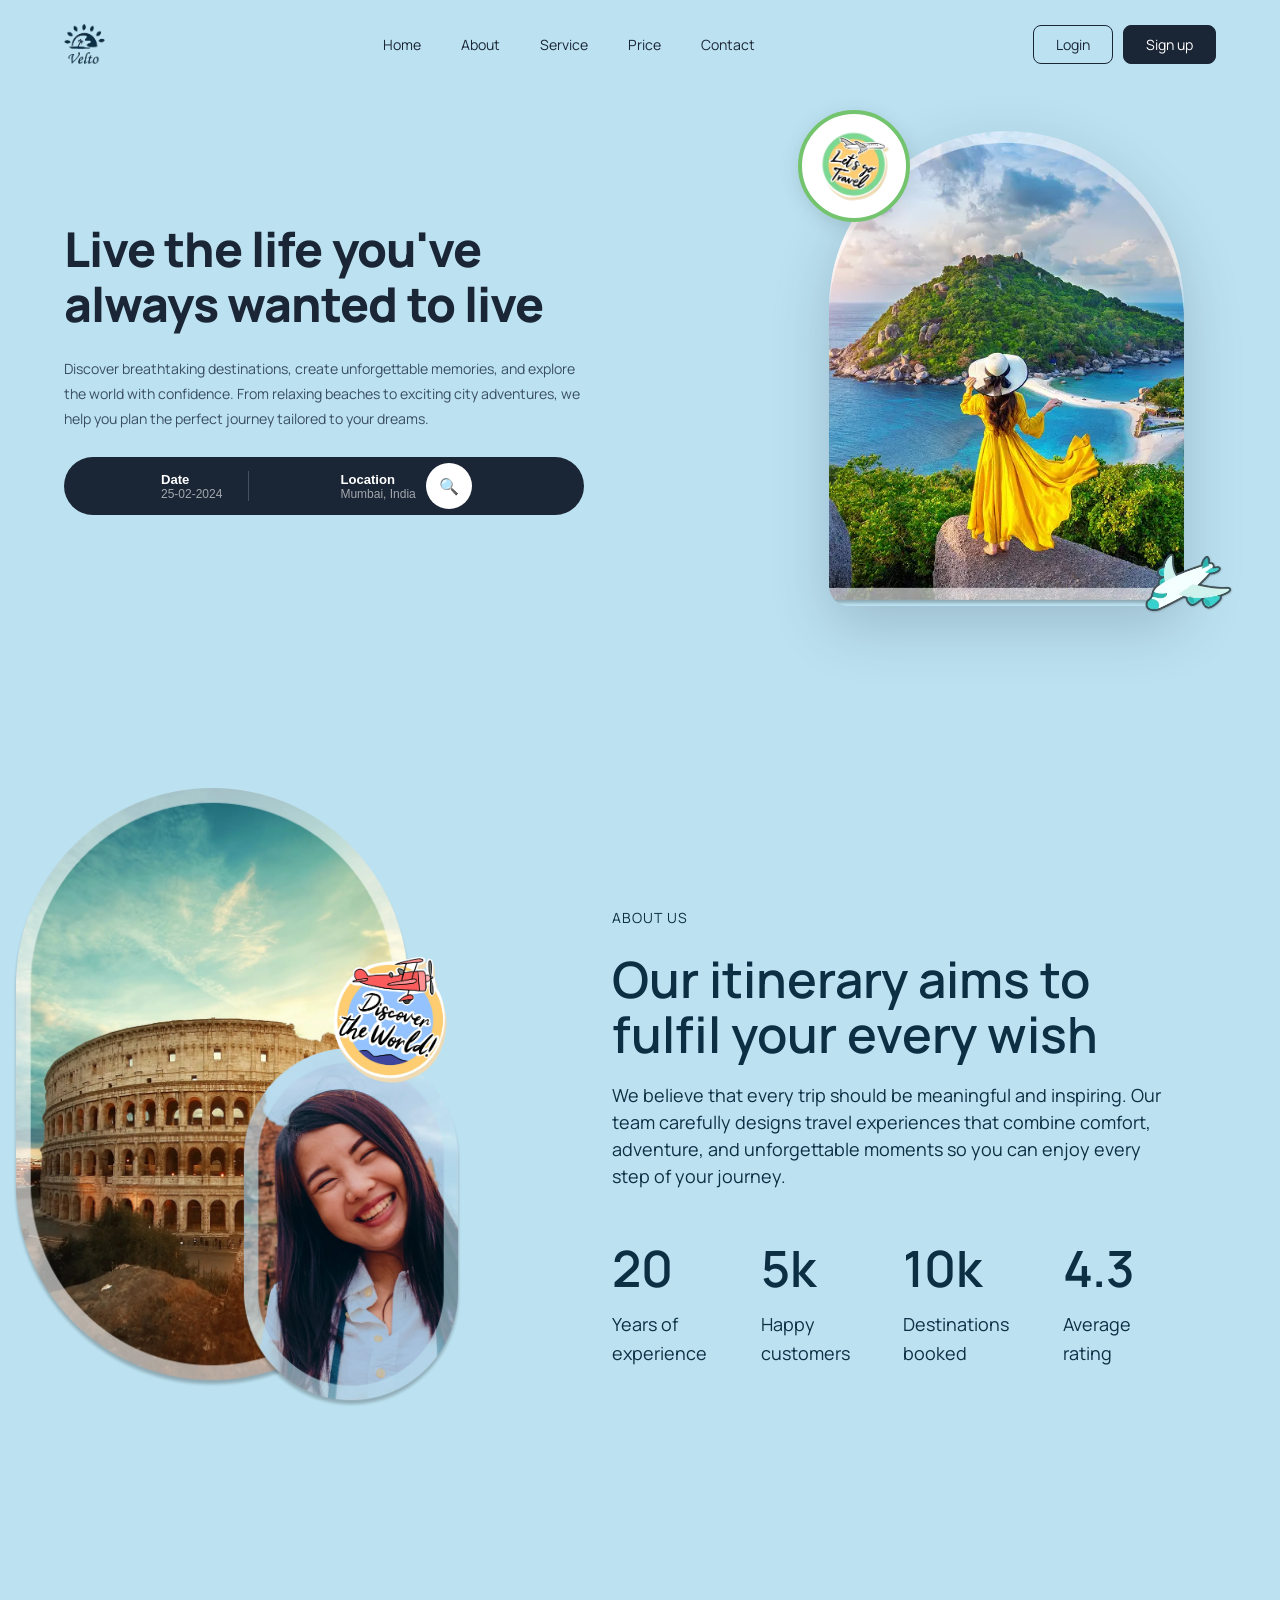
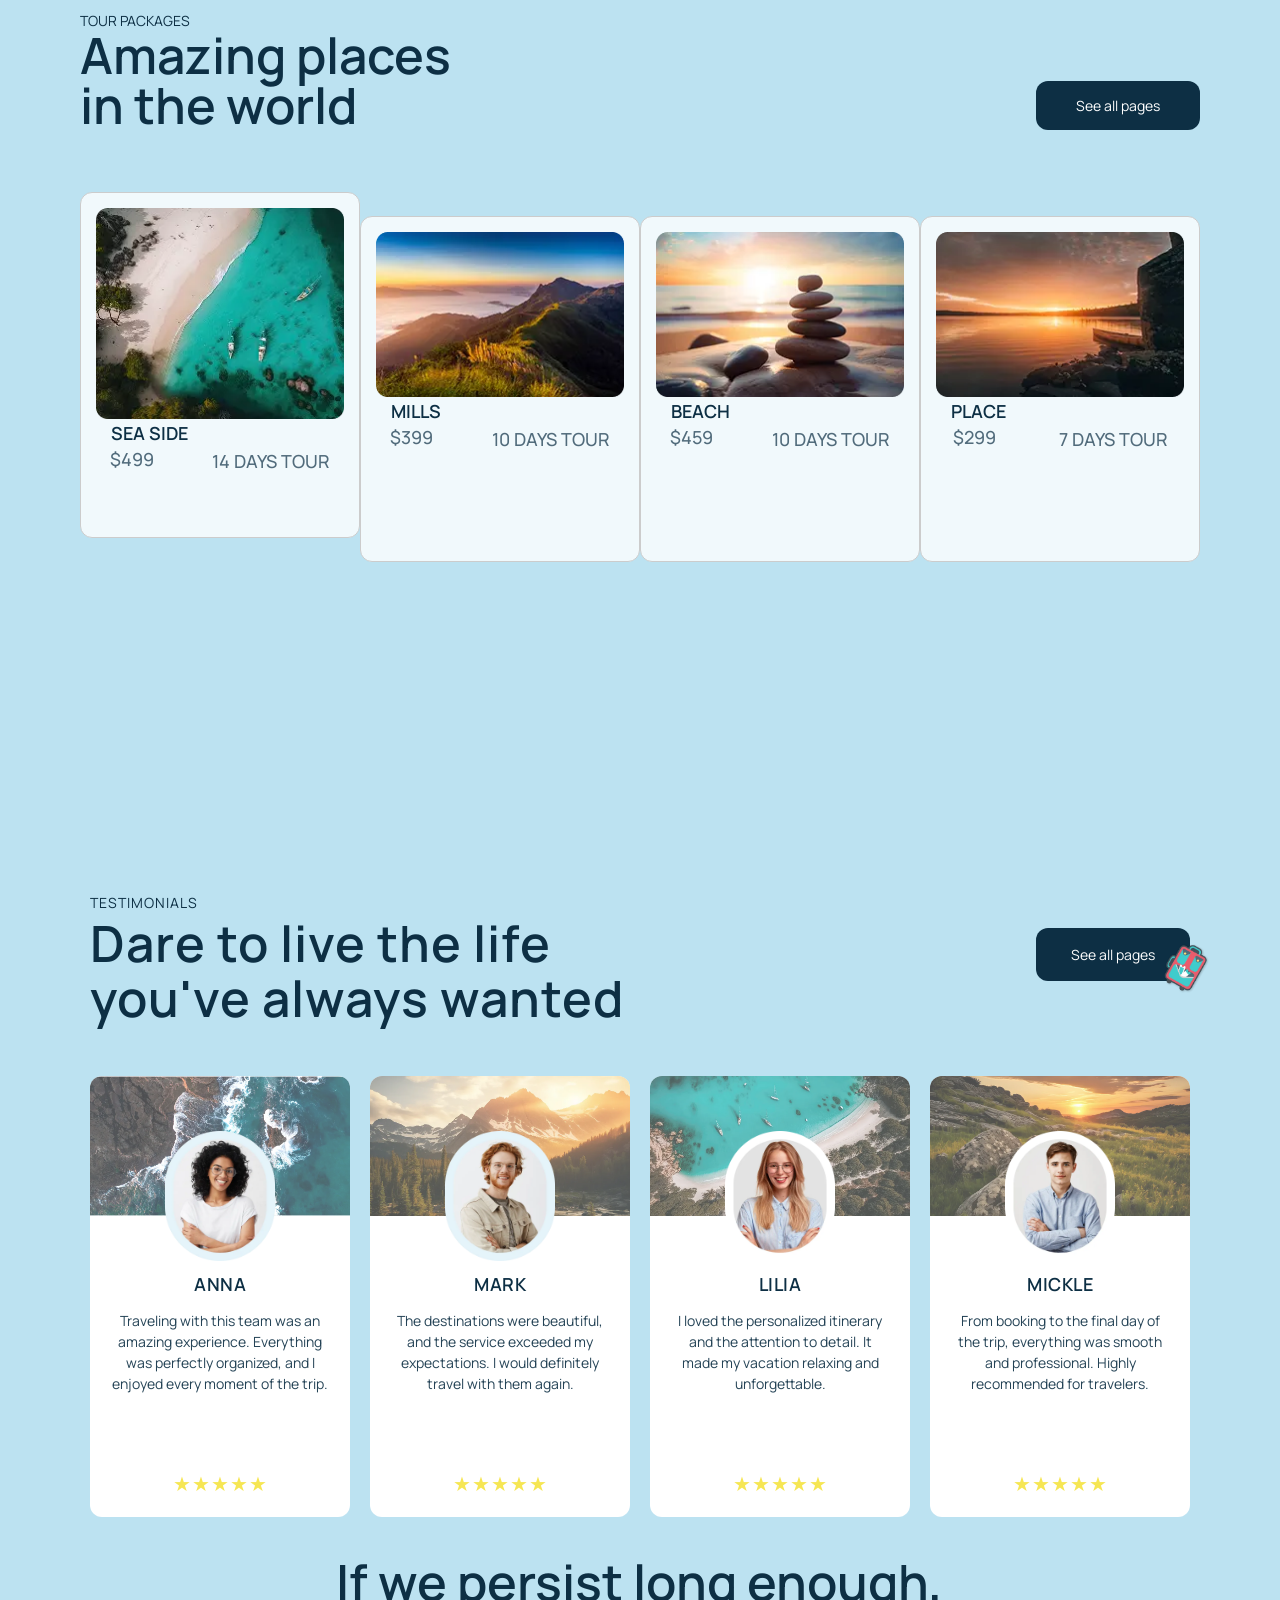
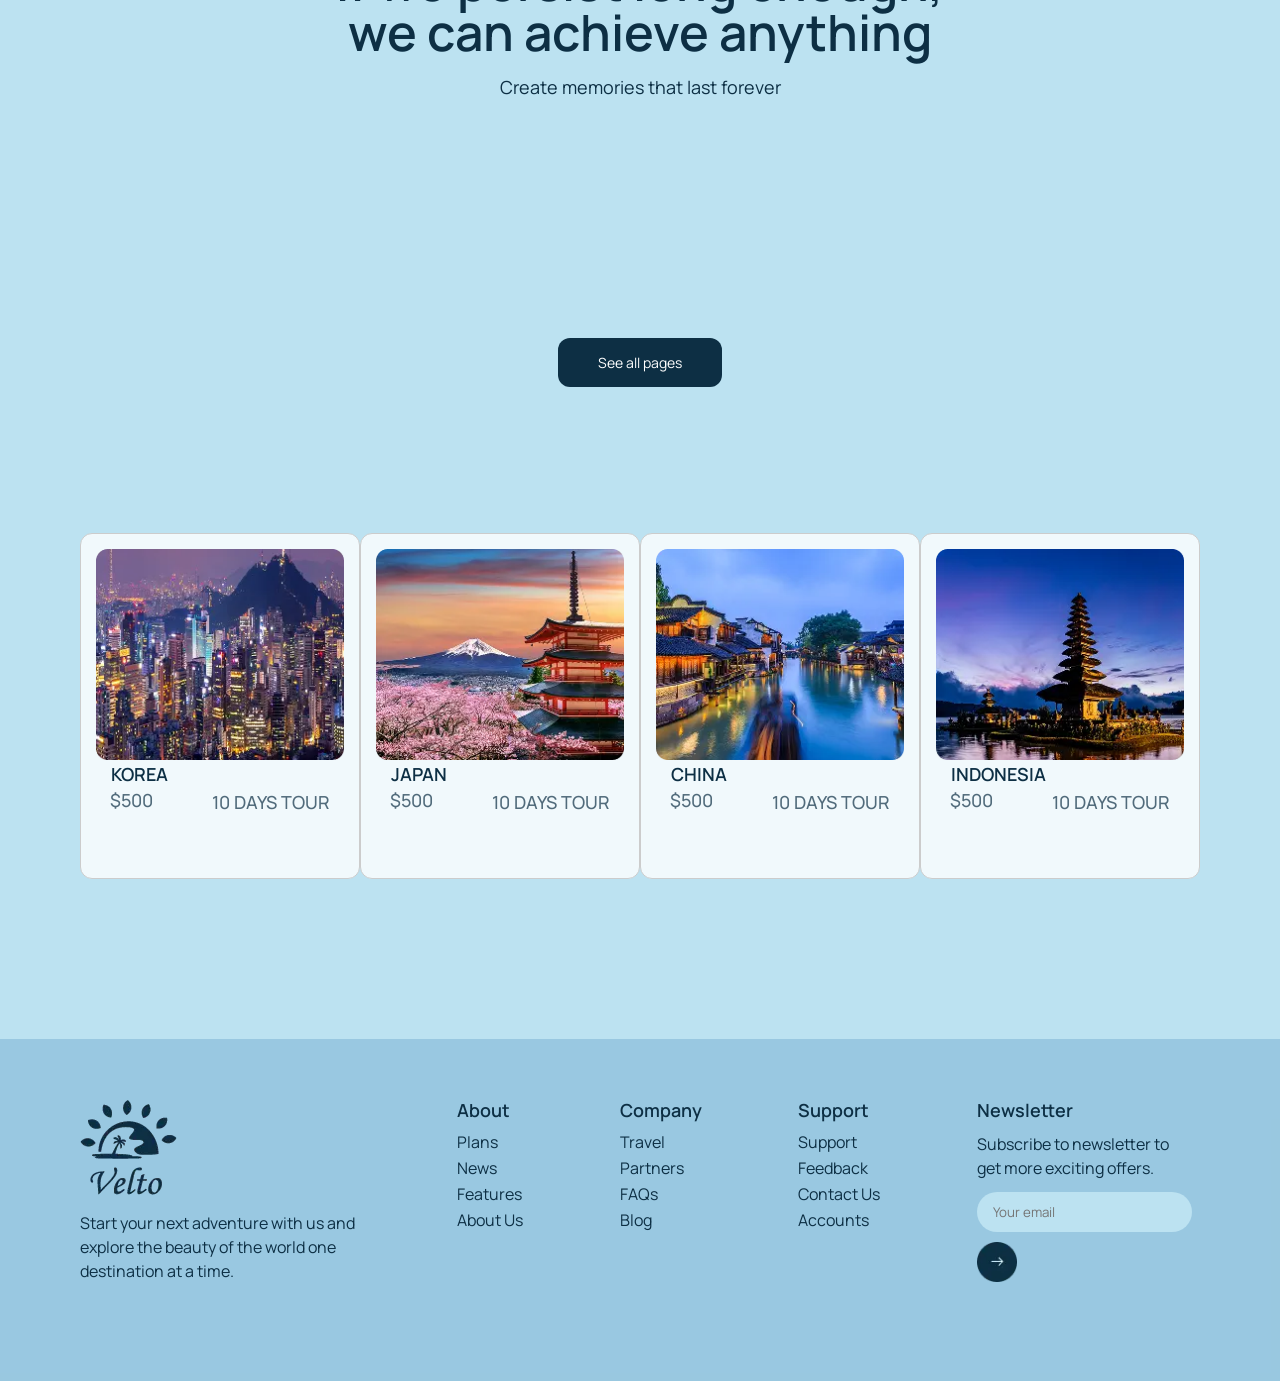
==== commit 5be3303c: "commit" ====
--- a/index.html
+++ b/index.html
@@ -9,10 +9,9 @@
 </head>
 <body>
 
-  <!-- ========== HEADER ========== -->
   <header class="header">
     <div class="header__logo">
-      <img src="images/logo_velto_2version 1.png" alt="logo">
+      <img src="img/logo.webp" alt="logo">
     </div>
     <nav class="header__nav">
       <a href="#">Home</a>
@@ -27,7 +26,6 @@
     </div>
   </header>
 
-  <!-- ========== SECTION 1 — HERO ========== -->
   <section class="hero">
     <div class="hero__left">
       <h1 class="hero__title">Live the life you've<br>always wanted to live</h1>
@@ -62,18 +60,17 @@
 
     <div class="hero__right">
       <div class="hero__arch">
-        <img src="images/woman1.webp" alt="woman">
+        <img src="img/woman2.webp" alt="woman">
       </div>
       <div class="hero__badge">
-        <img src="images/4-2.png" alt="badge">
+        <img src="img/4.webp" alt="badge">
       </div>
       <div class="hero__plane">
-        <img src="images/Group.png" alt="plane">
+        <img src="img/sky.webp" alt="plane">
       </div>
     </div>
   </section>
 
-  <!-- ========== SECTION 2 — ABOUT US ========== -->
   <section class="section2">
     <div class="div-img">
       <img class="img1" src="./img/main2foto.webp" alt="travel photo 1">
@@ -107,7 +104,6 @@
     </div>
   </section>
 
-  <!-- ========== SECTION 3 — TOUR PACKAGES ========== -->
   <section class="section-three">
     <div class="testimonails-container">
       <div>
@@ -118,7 +114,7 @@
     </div>
     <div class="container-card">
       <div class="tour-container-unicalted--card">
-        <img src="./img/SEA SIDE.webp" alt="SEA SIDE" class="img-card">
+        <img src="./img/sea.webp" alt="SEA SIDE" class="img-card">
         <h4 class="tour-container--title">SEA SIDE</h4>
         <div class="container-price--text">
           <p class="tour-container--price">$499</p>
@@ -126,7 +122,7 @@
         </div>
       </div>
       <div class="tour-container--card">
-        <img src="./img/MILLS.webp" alt="MILLS" class="img-card">
+        <img src="./img/mountains.webp" alt="MILLS" class="img-card">
         <h4 class="tour-container--title">MILLS</h4>
         <div class="container-price--text">
           <p class="tour-container--price">$399</p>
@@ -134,7 +130,7 @@
         </div>
       </div>
       <div class="tour-container--card">
-        <img src="./img/BEACH.webp" alt="BEACH" class="img-card">
+        <img src="./img/rocks.webp" alt="BEACH" class="img-card">
         <h4 class="tour-container--title">BEACH</h4>
         <div class="container-price--text">
           <p class="tour-container--price">$459</p>
@@ -142,7 +138,7 @@
         </div>
       </div>
       <div class="tour-container--card">
-        <img src="./img/PLACE.webp" alt="PLACE" class="img-card">
+        <img src="./img/sunset.webp" alt="PLACE" class="img-card">
         <h4 class="tour-container--title">PLACE</h4>
         <div class="container-price--text">
           <p class="tour-container--price">$299</p>
--- a/style.css
+++ b/style.css
@@ -572,6 +572,31 @@
 }
 
 /* ===========================
+   TOURISM PAGE
+=========================== */
+.container-tourism {
+    display: flex;
+    justify-content: space-around;
+}
+.tourism-title {
+    font-size: 50px;
+    margin-left: 80px;
+}
+.tourism-container--card {
+    background-color: #FFFFFFCC;
+    border: 1px solid;
+    border-radius: 12px;
+    margin-top: 15px;
+    width: 280px;
+}
+.tourism-box {
+    display: flex;
+    justify-content: left;
+    gap: 20px;
+    margin-left: 55px;
+}
+
+/* ===========================
    FOOTER
 =========================== */
 footer {
